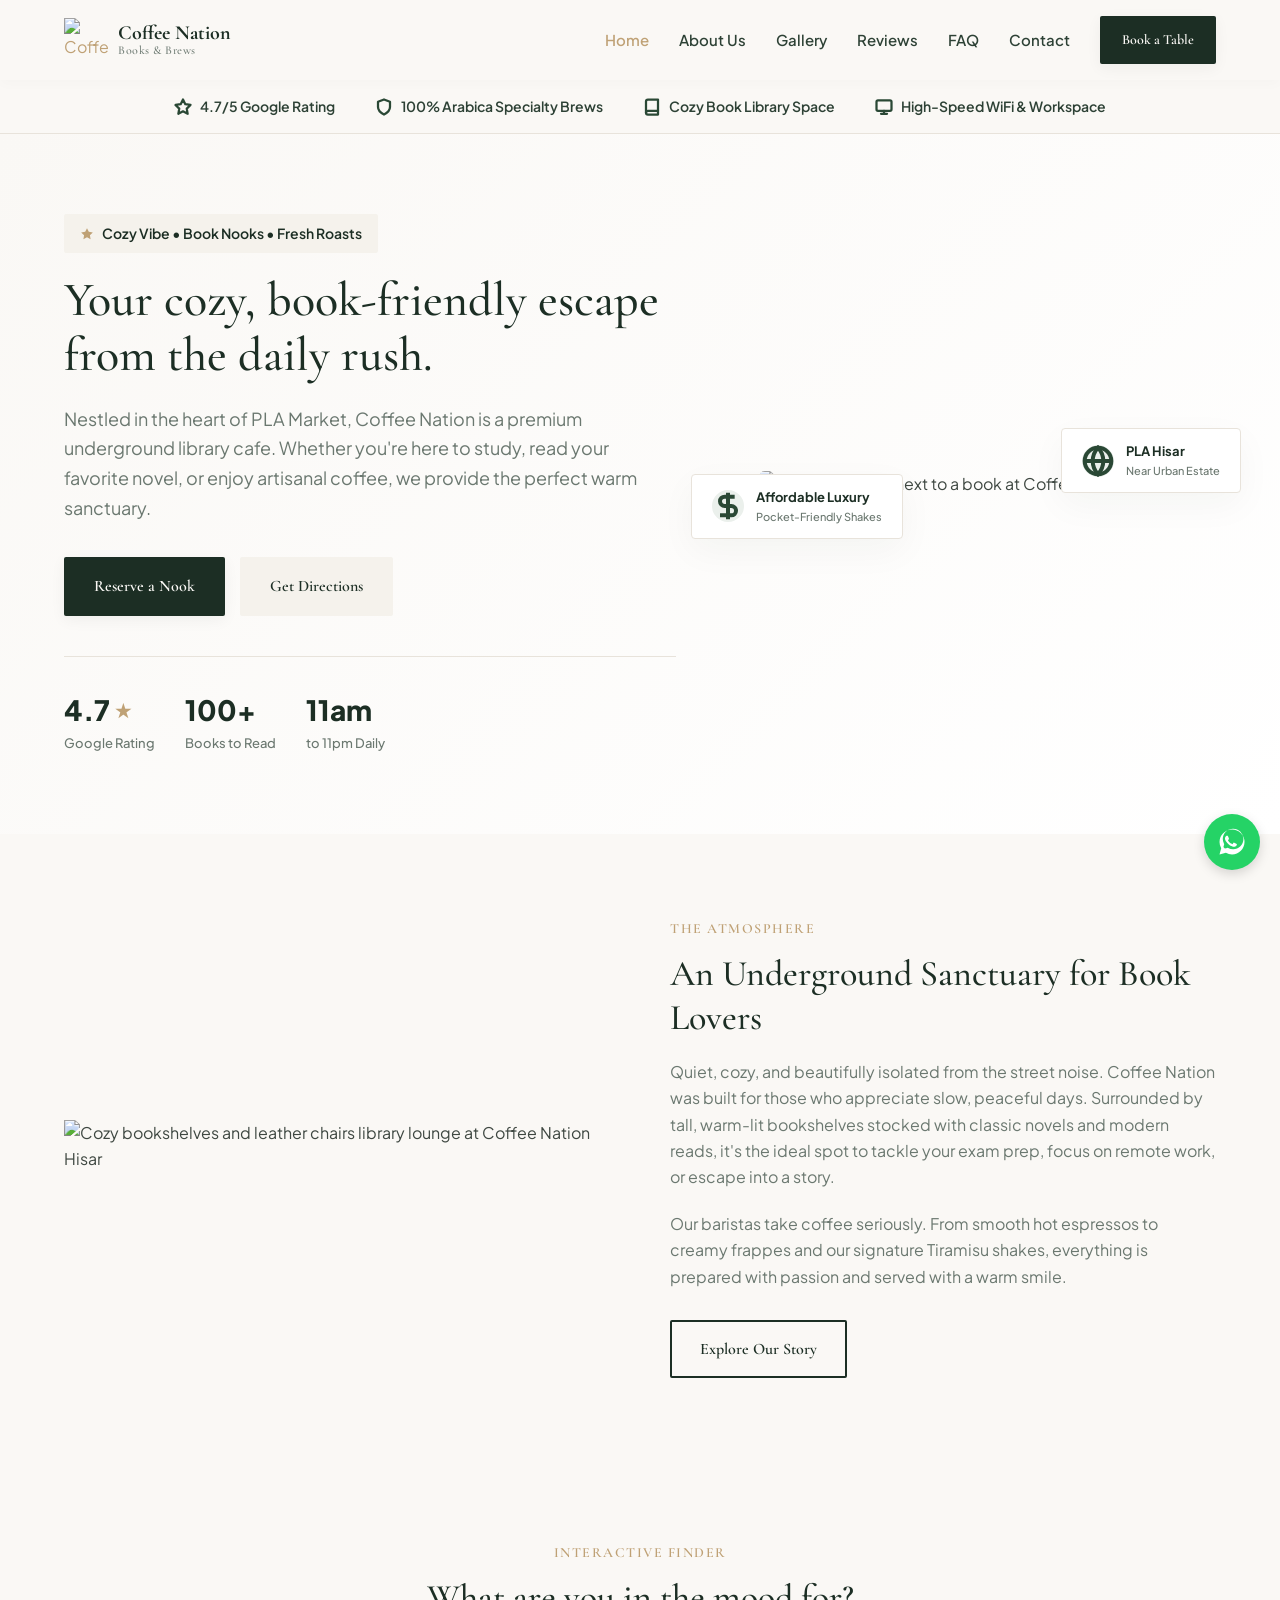
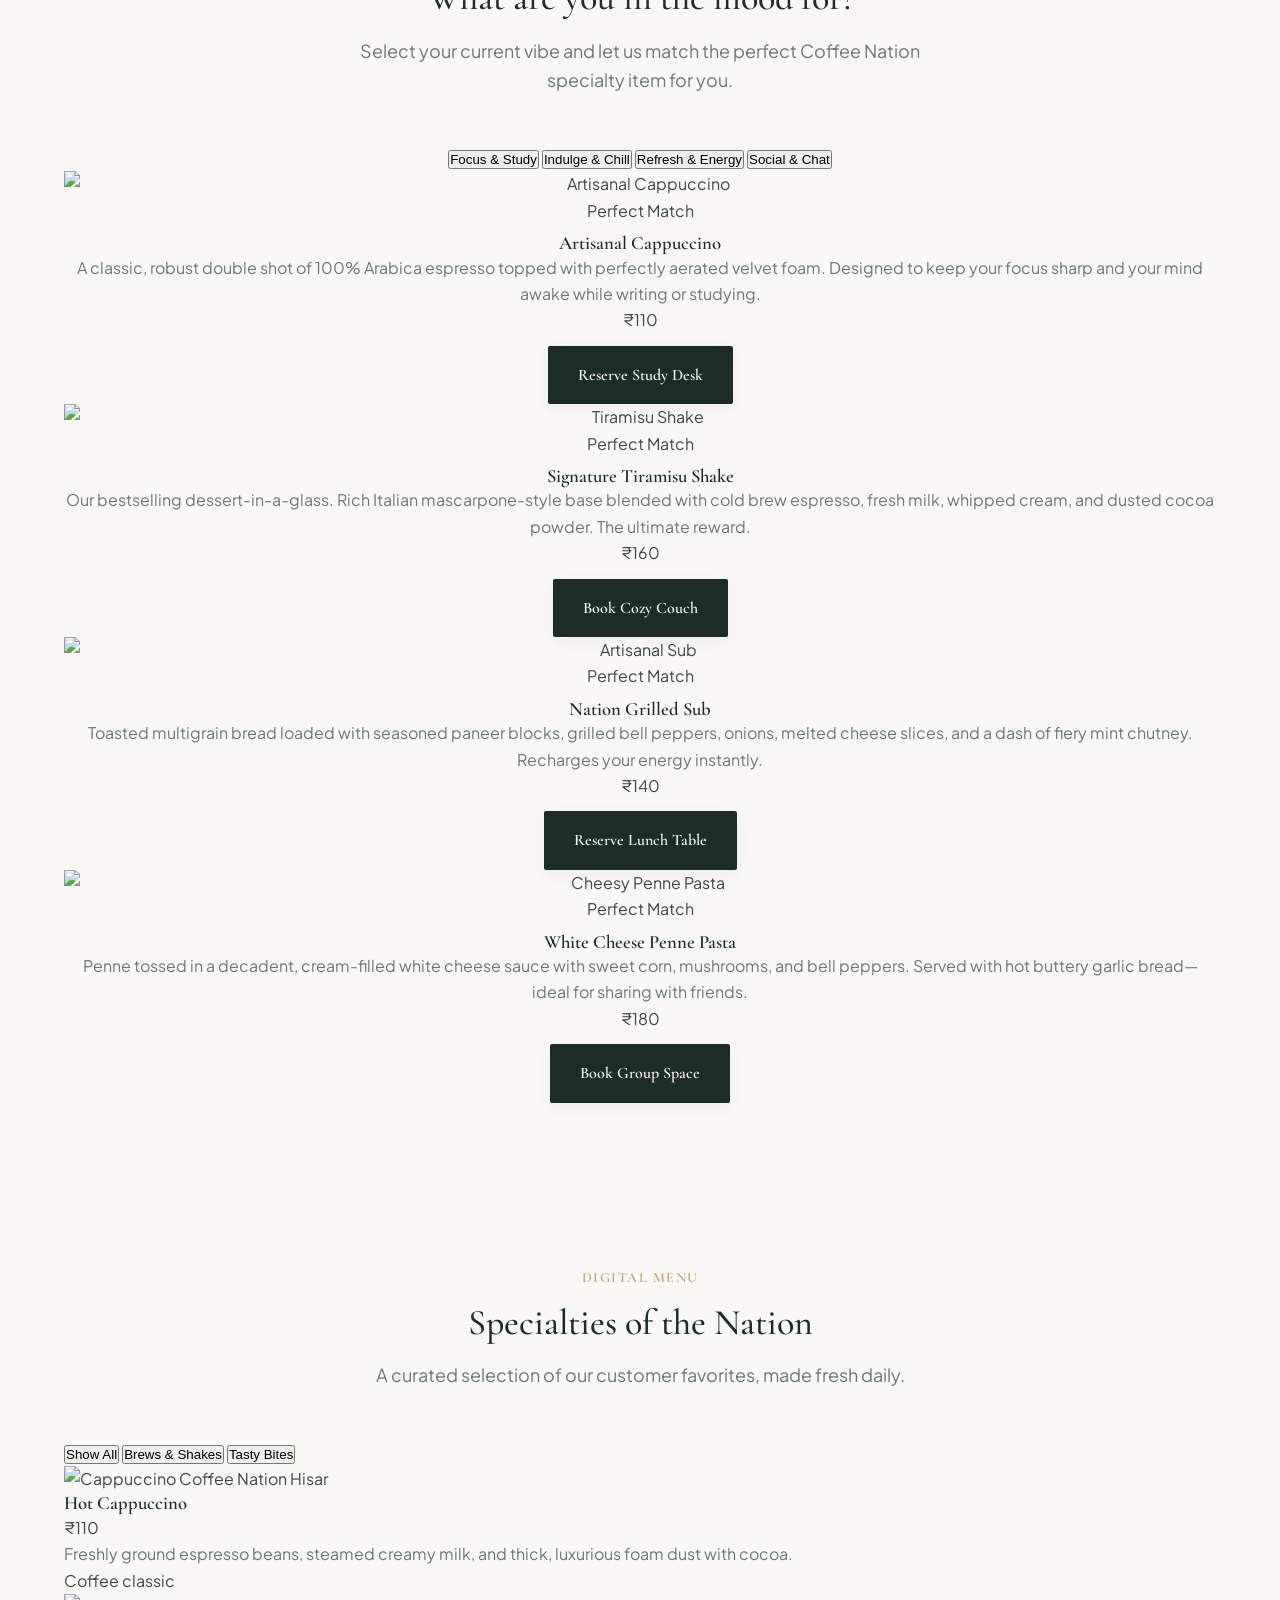
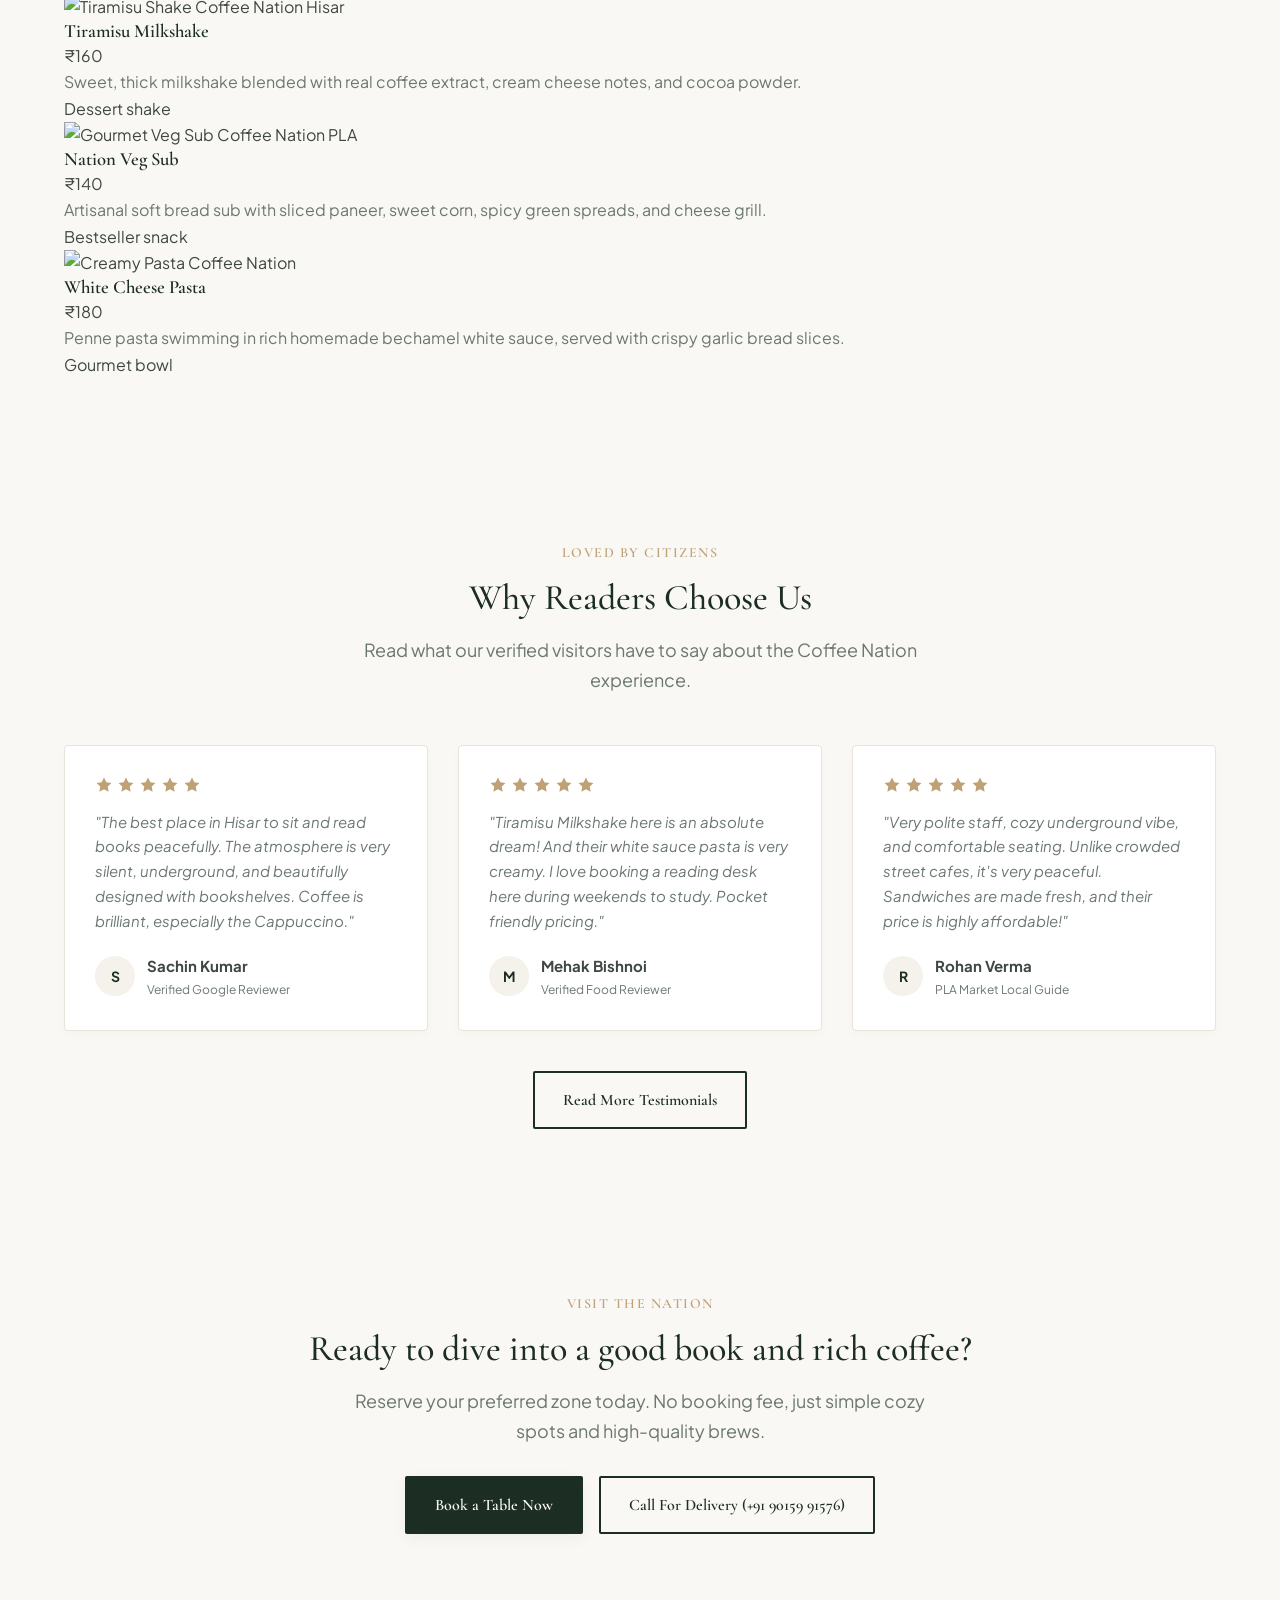
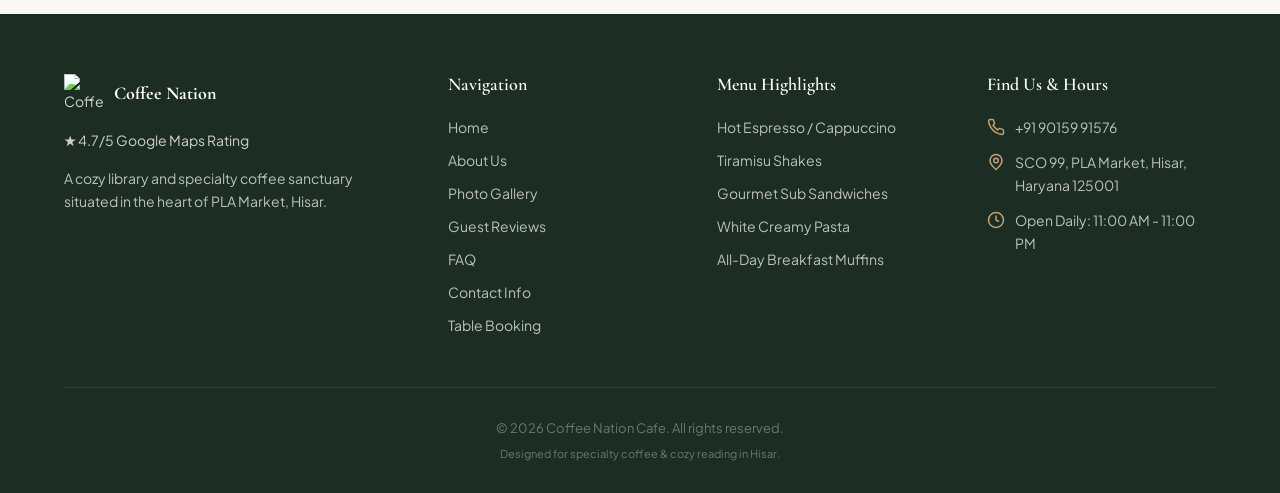
==== index.html @ 624c6014 "Fix navigation and broken page paths, remove old dentist blog links, integrate FAQ page, and update " ====
<!DOCTYPE html>
<html lang="en">
<head>
  <meta charset="UTF-8">
  <meta name="viewport" content="width=device-width, initial-scale=1.0">
  <title>Coffee Nation | Cozy Library & Specialty Cafe in PLA, Hisar</title>
  <meta name="description" content="Discover Coffee Nation in PLA Market, Hisar. An underground sanctuary featuring freshly brewed specialty coffees, premium shakes, gourmet sandwiches, and a quiet, book-filled library.">
  
  <!-- Open Graph / Facebook -->
  <meta property="og:type" content="website">
  <meta property="og:url" content="https://coffeenationhisar.com/">
  <meta property="og:title" content="Coffee Nation | Cozy Library & Specialty Cafe in PLA, Hisar">
  <meta property="og:description" content="Unwind with premium freshly-brewed coffee, milkshakes, and delicious pasta at Hisar's favorite library cafe. A peaceful reading and study nook at SCO 99 PLA.">
  <meta property="og:image" content="assets/hero_background.png">

  <!-- Style Sheets -->
  <link rel="stylesheet" href="css/style.css">

  <!-- Schema.org Markup for Local Business -->
  <script type="application/ld+json">
  {
    "@context": "https://schema.org",
    "@graph": [
      {
        "@type": "Cafe",
        "@id": "https://coffeenationhisar.com/#cafe",
        "name": "Coffee Nation",
        "alternateName": "Coffee Nation Hisar",
        "category": "Cafe, Coffee Shop, Library Cafe, Restaurant",
        "url": "https://coffeenationhisar.com/",
        "telephone": "+91 90159 91576",
        "priceRange": "$$",
        "image": "assets/logo.png",
        "address": {
          "@type": "PostalAddress",
          "streetAddress": "SCO 99, PLA Market",
          "addressLocality": "Hisar",
          "addressRegion": "Haryana",
          "postalCode": "125001",
          "addressCountry": "IN"
        },
        "geo": {
          "@type": "GeoCoordinates",
          "latitude": "29.1445664",
          "longitude": "75.7279071"
        },
        "openingHoursSpecification": {
          "@type": "OpeningHoursSpecification",
          "dayOfWeek": [
            "Monday", "Tuesday", "Wednesday", "Thursday", "Friday", "Saturday", "Sunday"
          ],
          "opens": "11:00",
          "closes": "23:00"
        },
        "aggregateRating": {
          "@type": "AggregateRating",
          "ratingValue": "4.7",
          "reviewCount": "194"
        }
      },
      {
        "@type": "WebSite",
        "@id": "https://coffeenationhisar.com/#website",
        "url": "https://coffeenationhisar.com/",
        "name": "Coffee Nation Hisar",
        "publisher": {
          "@id": "https://coffeenationhisar.com/#cafe"
        }
      }
    ]
  }
  </script>
</head>
<body>

  <!-- Header -->
  <header class="header">
    <div class="container header-container">
      <a href="index.html" class="logo-link" id="header-logo">
        <img src="assets/logo.png" alt="Coffee Nation Logo" class="logo-icon" style="object-fit: contain; width: 44px; height: 44px;">
        <div class="logo-text">
          Coffee Nation
          <span>Books & Brews</span>
        </div>
      </a>

            <!-- Desktop Nav -->
      <nav class="nav" id="desktop-nav">
        <a href="index.html" class="nav-link active">Home</a>
        <a href="about.html" class="nav-link ">About Us</a>
        <a href="gallery.html" class="nav-link ">Gallery</a>
        <a href="reviews.html" class="nav-link ">Reviews</a>
        <a href="faq.html" class="nav-link ">FAQ</a>
        <a href="contact.html" class="nav-link ">Contact</a>
        <a href="book.html" class="btn btn-primary btn-sm" id="nav-book-btn" style="padding: 10px 20px; font-size: 14px;">Book a Table</a>
      </nav>

      <!-- Mobile Hamburger Toggle -->
      <button class="menu-toggle" id="menu-toggle" aria-label="Toggle Navigation Menu">
        <span></span>
        <span></span>
        <span></span>
      </button>
    </div>
  </header>

    <!-- Mobile Navigation Overlay Menu -->
  <div class="mobile-nav" id="mobile-nav">
    <a href="index.html" class="mobile-nav-link active">Home</a>
    <a href="about.html" class="mobile-nav-link ">About Us</a>
    <a href="gallery.html" class="mobile-nav-link ">Gallery</a>
    <a href="reviews.html" class="mobile-nav-link ">Reviews</a>
    <a href="faq.html" class="mobile-nav-link ">FAQ</a>
    <a href="contact.html" class="mobile-nav-link ">Contact</a>
    <a href="book.html" class="btn btn-primary" style="margin-top: 15px;">Book a Table</a>
  </div>

  <!-- Trust Bar Widget -->
  <section class="trust-bar">
    <div class="container trust-flex">
      <div class="trust-item">
        <svg viewBox="0 0 24 24" fill="none" stroke="currentColor" stroke-width="3" stroke-linecap="round" stroke-linejoin="round">
          <polygon points="12 2 15.09 8.26 22 9.27 17 14.14 18.18 21.02 12 17.77 5.82 21.02 7 14.14 2 9.27 8.91 8.26 12 2"></polygon>
        </svg>
        4.7/5 Google Rating
      </div>
      <div class="trust-item">
        <svg viewBox="0 0 24 24" fill="none" stroke="currentColor" stroke-width="3" stroke-linecap="round" stroke-linejoin="round">
          <path d="M12 22s8-4 8-10V5l-8-3-8 3v7c0 6 8 10 8 10z"></path>
        </svg>
        100% Arabica Specialty Brews
      </div>
      <div class="trust-item">
        <svg viewBox="0 0 24 24" fill="none" stroke="currentColor" stroke-width="3" stroke-linecap="round" stroke-linejoin="round">
          <path d="M4 19.5A2.5 2.5 0 0 1 6.5 17H20"></path>
          <path d="M6.5 2H20v20H6.5A2.5 2.5 0 0 1 4 19.5v-15A2.5 2.5 0 0 1 6.5 2z"></path>
        </svg>
        Cozy Book Library Space
      </div>
      <div class="trust-item">
        <svg viewBox="0 0 24 24" fill="none" stroke="currentColor" stroke-width="3" stroke-linecap="round" stroke-linejoin="round">
          <rect x="2" y="3" width="20" height="14" rx="2" ry="2"></rect>
          <line x1="8" y1="21" x2="16" y2="21"></line>
          <line x1="12" y1="17" x2="12" y2="21"></line>
        </svg>
        High-Speed WiFi & Workspace
      </div>
    </div>
  </section>

  <!-- Hero Section -->
  <section class="hero">
    <div class="container hero-grid">
      <div>
        <div class="hero-tag">
          <svg width="14" height="14" viewBox="0 0 24 24" fill="currentColor">
            <polygon points="12 2 15.09 8.26 22 9.27 17 14.14 18.18 21.02 12 17.77 5.82 21.02 7 14.14 2 9.27 8.91 8.26 12 2"></polygon>
          </svg>
          Cozy Vibe &bull; Book Nooks &bull; Fresh Roasts
        </div>
        <h1 class="hero-title">Your cozy, book-friendly escape from the daily rush.</h1>
        <p class="hero-description">Nestled in the heart of PLA Market, Coffee Nation is a premium underground library cafe. Whether you're here to study, read your favorite novel, or enjoy artisanal coffee, we provide the perfect warm sanctuary.</p>
        <div class="hero-actions">
          <a href="book.html" class="btn btn-primary" id="hero-primary-cta">Reserve a Nook</a>
          <a href="contact.html" class="btn btn-secondary" id="hero-secondary-cta">Get Directions</a>
        </div>
        <div class="hero-stats">
          <div>
            <div class="hero-stat-num">4.7<span>★</span></div>
            <div class="hero-stat-label">Google Rating</div>
          </div>
          <div>
            <div class="hero-stat-num">100+</div>
            <div class="hero-stat-label">Books to Read</div>
          </div>
          <div>
            <div class="hero-stat-num">11am</div>
            <div class="hero-stat-label">to 11pm Daily</div>
          </div>
        </div>
      </div>
      
      <!-- Premium Hero Graphic with Floating Cards -->
      <div class="hero-graphic">
        <div class="hero-graphic-box">
          <img src="assets/hero_background.png" alt="Steaming Latte next to a book at Coffee Nation Hisar" style="width: 100%; height: 100%; object-fit: cover; border-radius: var(--radius-lg);">
          
          <div class="art-floating-element art-floating-1">
            <div class="art-floating-icon">
              <svg viewBox="0 0 24 24" fill="none" stroke="currentColor" stroke-width="3">
                <path d="M12 2v20M17 5H9.5a3.5 3.5 0 0 0 0 7h5a3.5 3.5 0 0 1 0 7H6"></path>
              </svg>
            </div>
            <div class="art-floating-text">
              Affordable Luxury
              <span>Pocket-Friendly Shakes</span>
            </div>
          </div>

          <div class="art-floating-element art-floating-2">
            <div class="art-floating-icon">
              <svg viewBox="0 0 24 24" fill="none" stroke="currentColor" stroke-width="3">
                <circle cx="12" cy="12" r="10"></circle>
                <line x1="2" y1="12" x2="22" y2="12"></line>
                <path d="M12 2a15.3 15.3 0 0 1 4 10 15.3 15.3 0 0 1-4 10 15.3 15.3 0 0 1-4-10 15.3 15.3 0 0 1 4-10z"></path>
              </svg>
            </div>
            <div class="art-floating-text">
              PLA Hisar
              <span>Near Urban Estate</span>
            </div>
          </div>
        </div>
      </div>
    </div>
  </section>

  <!-- The Experience Story Section -->
  <section class="section section-bg">
    <div class="container">
      <div class="grid grid-2" style="align-items: center; gap: 60px;">
        <div class="about-image-box">
          <img src="assets/book_nook.png" alt="Cozy bookshelves and leather chairs library lounge at Coffee Nation Hisar" style="width: 100%; height: 100%; object-fit: cover;">
        </div>
        <div>
          <span class="section-tag">THE ATMOSPHERE</span>
          <h2 style="font-size: 2.25rem; margin-bottom: 20px; color: var(--primary);">An Underground Sanctuary for Book Lovers</h2>
          <p style="margin-bottom: 20px; color: var(--text-muted);">Quiet, cozy, and beautifully isolated from the street noise. Coffee Nation was built for those who appreciate slow, peaceful days. Surrounded by tall, warm-lit bookshelves stocked with classic novels and modern reads, it's the ideal spot to tackle your exam prep, focus on remote work, or escape into a story.</p>
          <p style="color: var(--text-muted); margin-bottom: 30px;">Our baristas take coffee seriously. From smooth hot espressos to creamy frappes and our signature Tiramisu shakes, everything is prepared with passion and served with a warm smile.</p>
          <a href="about.html" class="btn btn-outline">Explore Our Story</a>
        </div>
      </div>
    </div>
  </section>

  <!-- Interactive Feature: Mood Brew Matcher -->
  <section class="section">
    <div class="container text-center">
      <span class="section-tag">INTERACTIVE FINDER</span>
      <h2 class="section-title">What are you in the mood for?</h2>
      <p class="section-subtitle">Select your current vibe and let us match the perfect Coffee Nation specialty item for you.</p>

      <div class="mood-selector-container">
        <div class="mood-buttons">
          <button class="mood-btn active" data-mood="focus">Focus & Study</button>
          <button class="mood-btn" data-mood="indulge">Indulge & Chill</button>
          <button class="mood-btn" data-mood="refresh">Refresh & Energy</button>
          <button class="mood-btn" data-mood="social">Social & Chat</button>
        </div>

        <!-- Focus & Study Result -->
        <div class="mood-result-card active" id="mood-focus">
          <img src="assets/hero_background.png" alt="Artisanal Cappuccino" class="mood-result-img">
          <div class="mood-result-details">
            <span class="mood-match-tag">Perfect Match</span>
            <h3 style="margin-top: 8px;">Artisanal Cappuccino</h3>
            <p>A classic, robust double shot of 100% Arabica espresso topped with perfectly aerated velvet foam. Designed to keep your focus sharp and your mind awake while writing or studying.</p>
            <div class="menu-item-price" style="margin-bottom: 12px;">₹110</div>
            <a href="book.html" class="btn btn-primary btn-sm">Reserve Study Desk</a>
          </div>
        </div>

        <!-- Indulge & Chill Result -->
        <div class="mood-result-card" id="mood-indulge">
          <img src="assets/tiramisu_shake.png" alt="Tiramisu Shake" class="mood-result-img">
          <div class="mood-result-details">
            <span class="mood-match-tag">Perfect Match</span>
            <h3 style="margin-top: 8px;">Signature Tiramisu Shake</h3>
            <p>Our bestselling dessert-in-a-glass. Rich Italian mascarpone-style base blended with cold brew espresso, fresh milk, whipped cream, and dusted cocoa powder. The ultimate reward.</p>
            <div class="menu-item-price" style="margin-bottom: 12px;">₹160</div>
            <a href="book.html" class="btn btn-primary btn-sm">Book Cozy Couch</a>
          </div>
        </div>

        <!-- Refresh & Energy Result -->
        <div class="mood-result-card" id="mood-refresh">
          <img src="assets/gourmet_sub.png" alt="Artisanal Sub" class="mood-result-img">
          <div class="mood-result-details">
            <span class="mood-match-tag">Perfect Match</span>
            <h3 style="margin-top: 8px;">Nation Grilled Sub</h3>
            <p>Toasted multigrain bread loaded with seasoned paneer blocks, grilled bell peppers, onions, melted cheese slices, and a dash of fiery mint chutney. Recharges your energy instantly.</p>
            <div class="menu-item-price" style="margin-bottom: 12px;">₹140</div>
            <a href="book.html" class="btn btn-primary btn-sm">Reserve Lunch Table</a>
          </div>
        </div>

        <!-- Social Result -->
        <div class="mood-result-card" id="mood-social">
          <img src="assets/cheesy_pasta.png" alt="Cheesy Penne Pasta" class="mood-result-img">
          <div class="mood-result-details">
            <span class="mood-match-tag">Perfect Match</span>
            <h3 style="margin-top: 8px;">White Cheese Penne Pasta</h3>
            <p>Penne tossed in a decadent, cream-filled white cheese sauce with sweet corn, mushrooms, and bell peppers. Served with hot buttery garlic bread—ideal for sharing with friends.</p>
            <div class="menu-item-price" style="margin-bottom: 12px;">₹180</div>
            <a href="book.html" class="btn btn-primary btn-sm">Book Group Space</a>
          </div>
        </div>
      </div>
    </div>
  </section>

  <!-- Digital Menu Highlights -->
  <section class="section section-bg">
    <div class="container">
      <div class="text-center">
        <span class="section-tag">DIGITAL MENU</span>
        <h2 class="section-title">Specialties of the Nation</h2>
        <p class="section-subtitle">A curated selection of our customer favorites, made fresh daily.</p>
      </div>

      <div class="menu-filter-bar">
        <button class="menu-filter-btn active" data-filter="all">Show All</button>
        <button class="menu-filter-btn" data-filter="brews">Brews & Shakes</button>
        <button class="menu-filter-btn" data-filter="bites">Tasty Bites</button>
      </div>

      <div class="menu-grid">
        <!-- Item 1 -->
        <article class="menu-item-card" data-category="brews">
          <img src="assets/hero_background.png" alt="Cappuccino Coffee Nation Hisar" class="menu-item-img">
          <div class="menu-item-content">
            <div class="menu-item-header">
              <h3 class="menu-item-title">Hot Cappuccino</h3>
              <span class="menu-item-price">₹110</span>
            </div>
            <p class="menu-item-desc">Freshly ground espresso beans, steamed creamy milk, and thick, luxurious foam dust with cocoa.</p>
            <span class="menu-item-tag">Coffee classic</span>
          </div>
        </article>

        <!-- Item 2 -->
        <article class="menu-item-card" data-category="brews">
          <img src="assets/tiramisu_shake.png" alt="Tiramisu Shake Coffee Nation Hisar" class="menu-item-img">
          <div class="menu-item-content">
            <div class="menu-item-header">
              <h3 class="menu-item-title">Tiramisu Milkshake</h3>
              <span class="menu-item-price">₹160</span>
            </div>
            <p class="menu-item-desc">Sweet, thick milkshake blended with real coffee extract, cream cheese notes, and cocoa powder.</p>
            <span class="menu-item-tag">Dessert shake</span>
          </div>
        </article>

        <!-- Item 3 -->
        <article class="menu-item-card" data-category="bites">
          <img src="assets/gourmet_sub.png" alt="Gourmet Veg Sub Coffee Nation PLA" class="menu-item-img">
          <div class="menu-item-content">
            <div class="menu-item-header">
              <h3 class="menu-item-title">Nation Veg Sub</h3>
              <span class="menu-item-price">₹140</span>
            </div>
            <p class="menu-item-desc">Artisanal soft bread sub with sliced paneer, sweet corn, spicy green spreads, and cheese grill.</p>
            <span class="menu-item-tag">Bestseller snack</span>
          </div>
        </article>

        <!-- Item 4 -->
        <article class="menu-item-card" data-category="bites">
          <img src="assets/cheesy_pasta.png" alt="Creamy Pasta Coffee Nation" class="menu-item-img">
          <div class="menu-item-content">
            <div class="menu-item-header">
              <h3 class="menu-item-title">White Cheese Pasta</h3>
              <span class="menu-item-price">₹180</span>
            </div>
            <p class="menu-item-desc">Penne pasta swimming in rich homemade bechamel white sauce, served with crispy garlic bread slices.</p>
            <span class="menu-item-tag">Gourmet bowl</span>
          </div>
        </article>
      </div>
    </div>
  </section>

  <!-- Review Slider Highlights Section -->
  <section class="section">
    <div class="container">
      <div class="text-center">
        <span class="section-tag">LOVED BY CITIZENS</span>
        <h2 class="section-title">Why Readers Choose Us</h2>
        <p class="section-subtitle">Read what our verified visitors have to say about the Coffee Nation experience.</p>
      </div>

      <div class="grid grid-3">
        <!-- Review 1 -->
        <article class="card-review">
          <div class="review-stars">
            <svg viewBox="0 0 24 24" fill="currentColor"><polygon points="12 2 15.09 8.26 22 9.27 17 14.14 18.18 21.02 12 17.77 5.82 21.02 7 14.14 2 9.27 8.91 8.26 12 2"></polygon></svg>
            <svg viewBox="0 0 24 24" fill="currentColor"><polygon points="12 2 15.09 8.26 22 9.27 17 14.14 18.18 21.02 12 17.77 5.82 21.02 7 14.14 2 9.27 8.91 8.26 12 2"></polygon></svg>
            <svg viewBox="0 0 24 24" fill="currentColor"><polygon points="12 2 15.09 8.26 22 9.27 17 14.14 18.18 21.02 12 17.77 5.82 21.02 7 14.14 2 9.27 8.91 8.26 12 2"></polygon></svg>
            <svg viewBox="0 0 24 24" fill="currentColor"><polygon points="12 2 15.09 8.26 22 9.27 17 14.14 18.18 21.02 12 17.77 5.82 21.02 7 14.14 2 9.27 8.91 8.26 12 2"></polygon></svg>
            <svg viewBox="0 0 24 24" fill="currentColor"><polygon points="12 2 15.09 8.26 22 9.27 17 14.14 18.18 21.02 12 17.77 5.82 21.02 7 14.14 2 9.27 8.91 8.26 12 2"></polygon></svg>
          </div>
          <p class="review-text">"The best place in Hisar to sit and read books peacefully. The atmosphere is very silent, underground, and beautifully designed with bookshelves. Coffee is brilliant, especially the Cappuccino."</p>
          <div class="review-author">
            <div class="review-author-avatar">S</div>
            <div>
              <span class="review-author-name">Sachin Kumar</span>
              <span class="review-author-source">Verified Google Reviewer</span>
            </div>
          </div>
        </article>

        <!-- Review 2 -->
        <article class="card-review">
          <div class="review-stars">
            <svg viewBox="0 0 24 24" fill="currentColor"><polygon points="12 2 15.09 8.26 22 9.27 17 14.14 18.18 21.02 12 17.77 5.82 21.02 7 14.14 2 9.27 8.91 8.26 12 2"></polygon></svg>
            <svg viewBox="0 0 24 24" fill="currentColor"><polygon points="12 2 15.09 8.26 22 9.27 17 14.14 18.18 21.02 12 17.77 5.82 21.02 7 14.14 2 9.27 8.91 8.26 12 2"></polygon></svg>
            <svg viewBox="0 0 24 24" fill="currentColor"><polygon points="12 2 15.09 8.26 22 9.27 17 14.14 18.18 21.02 12 17.77 5.82 21.02 7 14.14 2 9.27 8.91 8.26 12 2"></polygon></svg>
            <svg viewBox="0 0 24 24" fill="currentColor"><polygon points="12 2 15.09 8.26 22 9.27 17 14.14 18.18 21.02 12 17.77 5.82 21.02 7 14.14 2 9.27 8.91 8.26 12 2"></polygon></svg>
            <svg viewBox="0 0 24 24" fill="currentColor"><polygon points="12 2 15.09 8.26 22 9.27 17 14.14 18.18 21.02 12 17.77 5.82 21.02 7 14.14 2 9.27 8.91 8.26 12 2"></polygon></svg>
          </div>
          <p class="review-text">"Tiramisu Milkshake here is an absolute dream! And their white sauce pasta is very creamy. I love booking a reading desk here during weekends to study. Pocket friendly pricing."</p>
          <div class="review-author">
            <div class="review-author-avatar">M</div>
            <div>
              <span class="review-author-name">Mehak Bishnoi</span>
              <span class="review-author-source">Verified Food Reviewer</span>
            </div>
          </div>
        </article>

        <!-- Review 3 -->
        <article class="card-review">
          <div class="review-stars">
            <svg viewBox="0 0 24 24" fill="currentColor"><polygon points="12 2 15.09 8.26 22 9.27 17 14.14 18.18 21.02 12 17.77 5.82 21.02 7 14.14 2 9.27 8.91 8.26 12 2"></polygon></svg>
            <svg viewBox="0 0 24 24" fill="currentColor"><polygon points="12 2 15.09 8.26 22 9.27 17 14.14 18.18 21.02 12 17.77 5.82 21.02 7 14.14 2 9.27 8.91 8.26 12 2"></polygon></svg>
            <svg viewBox="0 0 24 24" fill="currentColor"><polygon points="12 2 15.09 8.26 22 9.27 17 14.14 18.18 21.02 12 17.77 5.82 21.02 7 14.14 2 9.27 8.91 8.26 12 2"></polygon></svg>
            <svg viewBox="0 0 24 24" fill="currentColor"><polygon points="12 2 15.09 8.26 22 9.27 17 14.14 18.18 21.02 12 17.77 5.82 21.02 7 14.14 2 9.27 8.91 8.26 12 2"></polygon></svg>
            <svg viewBox="0 0 24 24" fill="currentColor"><polygon points="12 2 15.09 8.26 22 9.27 17 14.14 18.18 21.02 12 17.77 5.82 21.02 7 14.14 2 9.27 8.91 8.26 12 2"></polygon></svg>
          </div>
          <p class="review-text">"Very polite staff, cozy underground vibe, and comfortable seating. Unlike crowded street cafes, it's very peaceful. Sandwiches are made fresh, and their price is highly affordable!"</p>
          <div class="review-author">
            <div class="review-author-avatar">R</div>
            <div>
              <span class="review-author-name">Rohan Verma</span>
              <span class="review-author-source">PLA Market Local Guide</span>
            </div>
          </div>
        </article>
      </div>

      <div style="text-align: center; margin-top: 40px;">
        <a href="reviews.html" class="btn btn-outline">Read More Testimonials</a>
      </div>
    </div>
  </section>

  <!-- CTA Banner Booking Section -->
  <section class="section section-bg" style="padding: 80px 0;">
    <div class="container text-center">
      <span class="section-tag">VISIT THE NATION</span>
      <h2 style="font-size: 2.25rem; margin-bottom: 16px;">Ready to dive into a good book and rich coffee?</h2>
      <p style="font-size: 1.125rem; max-width: 600px; margin: 0 auto 30px auto; color: var(--text-muted);">
        Reserve your preferred zone today. No booking fee, just simple cozy spots and high-quality brews.
      </p>
      <div style="display: flex; justify-content: center; gap: 16px; flex-wrap: wrap;">
        <a href="book.html" class="btn btn-primary">Book a Table Now</a>
        <a href="tel:+919015991576" class="btn btn-outline">Call For Delivery (+91 90159 91576)</a>
      </div>
    </div>
  </section>

  <!-- Footer -->
  <footer class="footer">
    <div class="container">
      <div class="footer-grid">
        <div>
          <div class="footer-brand-logo">
            <img src="assets/logo.png" alt="Coffee Nation Logo" style="width: 40px; height: 40px; object-fit: contain; filter: brightness(1.2);">
            <span class="footer-brand-logo-text">Coffee Nation</span>
          </div>
          <div class="review-highlight-badge" style="margin-bottom: 15px;">★ 4.7/5 <span>Google Maps Rating</span></div>
          <p class="footer-description">A cozy library and specialty coffee sanctuary situated in the heart of PLA Market, Hisar.</p>
        </div>
        <div>
                    <h3>Navigation</h3>
          <ul class="footer-links">
            <li><a href="index.html">Home</a></li>
            <li><a href="about.html">About Us</a></li>
            <li><a href="gallery.html">Photo Gallery</a></li>
            <li><a href="reviews.html">Guest Reviews</a></li>
            <li><a href="faq.html">FAQ</a></li>
            <li><a href="contact.html">Contact Info</a></li>
            <li><a href="book.html">Table Booking</a></li>
          </ul>
        </div>
        <div>
          <h3>Menu Highlights</h3>
          <ul class="footer-links">
            <li><a href="index.html">Hot Espresso / Cappuccino</a></li>
            <li><a href="index.html">Tiramisu Shakes</a></li>
            <li><a href="index.html">Gourmet Sub Sandwiches</a></li>
            <li><a href="index.html">White Creamy Pasta</a></li>
            <li><a href="index.html">All-Day Breakfast Muffins</a></li>
          </ul>
        </div>
        <div>
          <h3>Find Us & Hours</h3>
          <div class="footer-contact-item">
            <svg viewBox="0 0 24 24" fill="none" stroke="currentColor" stroke-width="2">
              <path d="M22 16.92v3a2 2 0 0 1-2.18 2 19.79 19.79 0 0 1-8.63-3.07 19.5 19.5 0 0 1-6-6 19.79 19.79 0 0 1-3.07-8.67A2 2 0 0 1 4.11 2h3a2 2 0 0 1 2 1.72 12.84 12.84 0 0 0 .7 2.81 2 2 0 0 1-.45 2.11L8.09 9.91a16 16 0 0 0 6 6l1.27-1.27a2 2 0 0 1 2.11-.45 12.84 12.84 0 0 0 2.81.7A2 2 0 0 1 22 16.92z"></path>
            </svg>
            <span>+91 90159 91576</span>
          </div>
          <div class="footer-contact-item">
            <svg viewBox="0 0 24 24" fill="none" stroke="currentColor" stroke-width="2">
              <path d="M12 2a8 8 0 0 0-8 8c0 5.25 8 12 8 12s8-6.75 8-12a8 8 0 0 0-8-8z"></path>
              <circle cx="12" cy="10" r="3"></circle>
            </svg>
            <span>SCO 99, PLA Market, Hisar, Haryana 125001</span>
          </div>
          <div class="footer-contact-item">
            <svg viewBox="0 0 24 24" fill="none" stroke="currentColor" stroke-width="2">
              <circle cx="12" cy="12" r="10"></circle>
              <polyline points="12 6 12 12 16 14"></polyline>
            </svg>
            <span>Open Daily: 11:00 AM - 11:00 PM</span>
          </div>
        </div>
      </div>
      <div class="footer-bottom">
        <p>&copy; <span id="footer-year">2026</span> Coffee Nation Cafe. All rights reserved.</p>
        <p style="font-size: 11px; margin-top: 5px; color: var(--text-muted)">Designed for specialty coffee & cozy reading in Hisar.</p>
      </div>
    </div>
  </footer>

  <!-- Sticky Mobile Navigation Actions (Bottom) -->
  <div class="sticky-mobile-actions">
    <a href="tel:+919015991576" class="sticky-action-btn call" id="sticky-call">
      <svg xmlns="http://www.w3.org/2000/svg" width="18" height="18" viewBox="0 0 24 24" fill="none" stroke="currentColor" stroke-width="2.5">
        <path d="M22 16.92v3a2 2 0 0 1-2.18 2 19.79 19.79 0 0 1-8.63-3.07 19.5 19.5 0 0 1-6-6 19.79 19.79 0 0 1-3.07-8.67A2 2 0 0 1 4.11 2h3a2 2 0 0 1 2 1.72 12.84 12.84 0 0 0 .7 2.81 2 2 0 0 1-.45 2.11L8.09 9.91a16 16 0 0 0 6 6l1.27-1.27a2 2 0 0 1 2.11-.45 12.84 12.84 0 0 0 2.81.7A2 2 0 0 1 22 16.92z"></path>
      </svg>
      Call Cafe
    </a>
    <a href="book.html" class="sticky-action-btn book" id="sticky-book">
      <svg xmlns="http://www.w3.org/2000/svg" width="18" height="18" viewBox="0 0 24 24" fill="none" stroke="currentColor" stroke-width="2.5">
        <rect x="3" y="4" width="18" height="18" rx="2" ry="2"></rect>
        <line x1="16" y1="2" x2="16" y2="6"></line>
        <line x1="8" y1="2" x2="8" y2="6"></line>
        <line x1="3" y1="10" x2="21" y2="10"></line>
      </svg>
      Book Table
    </a>
  </div>

  <!-- WhatsApp Chat Bubble -->
  <a href="https://wa.me/919015991576" target="_blank" class="whatsapp-bubble" aria-label="Chat on WhatsApp" id="floating-whatsapp">
    <svg viewBox="0 0 24 24" fill="currentColor">
      <path d="M12.012 2c-5.506 0-9.989 4.478-9.99 9.984a9.96 9.96 0 0 0 1.333 4.993L2 22l5.13-1.347a9.92 9.92 0 0 0 4.887 1.332h.005c5.505 0 9.99-4.478 9.99-9.985a9.99 9.99 0 0 0-9.99-9.999zM6.837 17.521l-.285-.169a8.2 8.2 0 0 1-1.258-1.22l-.128-.168.324-1.238.283-1.077-.183-.3a8.21 8.21 0 0 1-.955-3.8c.002-4.545 3.702-8.243 8.256-8.243 2.203.001 4.276.861 5.837 2.424a8.19 8.19 0 0 1 2.417 5.83c-.002 4.547-3.702 8.244-8.255 8.244a8.22 8.22 0 0 1-3.953-.984l-.326-.188-1.242.325-1.11.29zm8.567-4.215c-.234-.117-1.384-.683-1.599-.761-.214-.078-.37-.117-.526.117-.156.234-.604.761-.741.918-.136.156-.273.175-.507.058-.234-.117-.988-.364-1.882-1.162-.696-.621-1.165-1.389-1.302-1.623-.137-.234-.015-.36.103-.477.106-.106.234-.273.35-.41.117-.136.156-.234.234-.39.078-.156.039-.293-.02-.41-.058-.117-.526-1.268-.721-1.737-.19-.459-.38-.396-.526-.404l-.448-.009c-.156 0-.41.059-.624.293-.214.234-.819.801-.819 1.954s.839 2.266.956 2.422c.117.156 1.653 2.525 4.004 3.539.559.241.996.386 1.337.494.562.179 1.074.154 1.479.093.451-.068 1.384-.566 1.579-1.113.195-.547.195-1.016.136-1.113-.058-.098-.214-.156-.448-.273z"></path>
    </svg>
  </a>

  <!-- Global scripts -->
  <script src="js/main.js"></script>
</body>
</html>
---- css/style.css ----
@import url('https://fonts.googleapis.com/css2?family=Cormorant+Garamond:ital,wght@0,300;0,400;0,500;0,600;0,700;1,300;1,400;1,500;1,600;1,700&family=Plus+Jakarta+Sans:wght@300;400;500;600;700;800&display=swap');

/* CSS Custom Properties / Design Tokens */
:root {
  --primary: #1C2E24;         /* Rich Forest Green */
  --primary-light: #2D4135;   /* Mid Forest Green */
  --accent: #BFA175;          /* Premium Champagne Gold */
  --accent-soft: #F5F2EC;     /* Warm Creamy Beige */
  --accent-green: #2A4835;    
  --accent-green-soft: #EBF0EC;
  --warning: #BFA175;         /* Muted Gold for stars */
  --text-main: #3E4741;       /* Dark Sage Gray (softer than black) */
  --text-heading: #1C2E24;    /* Rich Forest Green headings */
  --text-muted: #6B7870;      /* Muted Sage Gray */
  --bg-light: #FAF8F5;        /* Warm Ivory/Alabaster background */
  --bg-white: #ffffff;        /* Pure white cards */
  --border-color: #E8E3DB;    /* Warm beige border */
  --bg-header: rgba(250, 248, 245, 0.95);
  --bg-footer: #1C2E24;       /* Deep Forest Green footer */
  --text-footer: rgba(250, 248, 245, 0.8);
  --bg-btn-primary: #1C2E24;  /* Forest Green buttons */
  --text-btn-primary: #FAF8F5; /* Warm white text */
  --shadow-color: rgba(28, 46, 36, 0.05);
  --font-heading: 'Cormorant Garamond', serif;
  --font-body: 'Plus Jakarta Sans', sans-serif;
  --shadow-sm: 0 4px 12px rgba(28, 46, 36, 0.02);
  --shadow-md: 0 12px 36px rgba(28, 46, 36, 0.04);
  --shadow-lg: 0 24px 48px rgba(28, 46, 36, 0.06);
  --radius-sm: 2px;           /* Minimalist sharp corners (2px is very high-end) */
  --radius-md: 4px;
  --radius-lg: 6px;
  --transition: all 0.35s cubic-bezier(0.25, 1, 0.5, 1);
  --max-width: 1200px;
}

/* Dark Theme Overrides */
[data-theme="dark"] {
  --primary: #E2C8A4;         /* Champagne Gold */
  --primary-light: #F5DFBF;   /* Soft Gold */
  --accent: #879C8C;          /* Muted Sage */
  --accent-soft: #252A26;     /* Dark Sage background */
  --accent-green-soft: #1E231F;
  --text-main: #E2E5E2;       /* Cream Gray */
  --text-heading: #FAF8F5;    /* Warm White */
  --text-muted: #9DA6A0;      /* Muted gray-green */
  --bg-light: #121613;        /* Midnight Forest Green background */
  --bg-white: #1A201C;        /* Deep Olive Charcoal cards */
  --border-color: #27302A;    /* Dark Olive Border */
  --bg-header: rgba(18, 22, 19, 0.95);
  --bg-footer: #0C0F0D;       
  --text-footer: rgba(250, 248, 245, 0.7);
  --bg-btn-primary: #E2C8A4;  /* Gold button in dark mode */
  --text-btn-primary: #121613;
  --shadow-color: rgba(0, 0, 0, 0.5);
  --shadow-sm: 0 4px 12px rgba(0, 0, 0, 0.3);
  --shadow-md: 0 12px 36px rgba(0, 0, 0, 0.4);
  --shadow-lg: 0 24px 48px rgba(0, 0, 0, 0.5);
}

/* Theme Toggle Button Styling */
.theme-toggle-btn {
  background: none;
  border: 1px solid var(--border-color);
  color: var(--text-heading);
  cursor: pointer;
  width: 40px;
  height: 40px;
  border-radius: 50%;
  display: flex;
  align-items: center;
  justify-content: center;
  transition: var(--transition);
}

.theme-toggle-btn:hover {
  background-color: var(--accent-soft);
  color: var(--accent);
  transform: scale(1.05);
}

.theme-toggle-btn svg {
  width: 20px;
  height: 20px;
}

/* Hide sun or moon based on active theme */
.theme-toggle-btn .sun-icon { display: none; }
.theme-toggle-btn .moon-icon { display: block; }

[data-theme="dark"] .theme-toggle-btn .sun-icon { display: block; }
[data-theme="dark"] .theme-toggle-btn .moon-icon { display: none; }


/* CSS Reset & General Setup */
*, *::before, *::after {
  box-sizing: border-box;
  margin: 0;
  padding: 0;
}

html {
  scroll-behavior: smooth;
  font-size: 16px;
}

body {
  font-family: var(--font-body);
  color: var(--text-main);
  background-color: var(--bg-light);
  line-height: 1.65;
  -webkit-font-smoothing: antialiased;
  position: relative;
  overflow-x: hidden;
  padding-bottom: 70px; /* Space for sticky mobile action bar */
}

@media (min-width: 768px) {
  body {
    padding-bottom: 0;
  }
}

h1, h2, h3, h4, h5, h6 {
  font-family: var(--font-heading);
  color: var(--text-heading);
  font-weight: 500; /* Sleeker, lighter font-weight for Garamond headings */
  line-height: 1.2;
}

h3, h4, h5, h6 {
  font-weight: 600; /* Slightly bolder for subheadings */
}

p {
  color: var(--text-muted);
}

a {
  color: inherit;
  text-decoration: none;
  transition: var(--transition);
}

img {
  max-width: 100%;
  height: auto;
  display: block;
}

/* Layout Utilities */
.container {
  width: 100%;
  max-width: var(--max-width);
  margin: 0 auto;
  padding: 0 24px;
}

.section {
  padding: 80px 0;
}

.section-bg {
  background-color: var(--bg-light);
}

.text-center {
  text-align: center;
}

.grid {
  display: grid;
  gap: 30px;
}

.grid-2 {
  grid-template-columns: 1fr;
}

.grid-3 {
  grid-template-columns: 1fr;
}

.grid-4 {
  grid-template-columns: 1fr;
}

@media (min-width: 768px) {
  .grid-2 { grid-template-columns: repeat(2, 1fr); }
  .grid-3 { grid-template-columns: repeat(2, 1fr); }
  .grid-4 { grid-template-columns: repeat(2, 1fr); }
}

@media (min-width: 1024px) {
  .grid-3 { grid-template-columns: repeat(3, 1fr); }
  .grid-4 { grid-template-columns: repeat(4, 1fr); }
}

/* Typography & Titles */
.section-tag {
  font-family: var(--font-heading);
  text-transform: uppercase;
  letter-spacing: 1.5px;
  font-size: 14px;
  font-weight: 600;
  color: var(--accent);
  margin-bottom: 12px;
  display: inline-block;
}

.section-title {
  font-size: 36px;
  margin-bottom: 16px;
}

@media (max-width: 768px) {
  .section-title {
    font-size: 28px;
  }
}

.section-subtitle {
  max-width: 600px;
  margin: 0 auto 50px auto;
  font-size: 18px;
}

/* Premium Buttons & Links */
.btn {
  display: inline-flex;
  align-items: center;
  justify-content: center;
  padding: 14px 28px;
  border-radius: var(--radius-sm);
  font-family: var(--font-heading);
  font-weight: 600;
  font-size: 16px;
  cursor: pointer;
  transition: var(--transition);
  border: 2px solid transparent;
  gap: 8px;
}

.btn-primary {
  background-color: var(--bg-btn-primary);
  color: var(--text-btn-primary);
  box-shadow: 0 4px 15px var(--shadow-color);
}

.btn-primary:hover {
  background-color: var(--primary-light);
  transform: translateY(-2px);
  box-shadow: 0 6px 20px var(--shadow-color);
}

.btn-secondary {
  background-color: var(--accent-soft);
  color: var(--text-heading);
}

.btn-secondary:hover {
  background-color: var(--accent);
  color: var(--bg-white);
  transform: translateY(-2px);
}

.btn-outline {
  background-color: transparent;
  border-color: var(--text-heading);
  color: var(--text-heading);
}

.btn-outline:hover {
  background-color: var(--text-heading);
  color: var(--bg-light);
  transform: translateY(-2px);
}

.btn-whatsapp {
  background-color: #25d366;
  color: white;
}

.btn-whatsapp:hover {
  background-color: #128c7e;
  transform: translateY(-2px);
  box-shadow: 0 4px 12px rgba(37, 211, 102, 0.3);
}

/* Header & Navigation */
.header {
  position: sticky;
  top: 0;
  background-color: var(--bg-header);
  backdrop-filter: blur(10px);
  box-shadow: var(--shadow-sm);
  z-index: 1000;
  transition: var(--transition);
}

.header-container {
  display: flex;
  justify-content: space-between;
  align-items: center;
  height: 80px;
}

.logo-link {
  display: flex;
  align-items: center;
  gap: 10px;
}

.logo-icon {
  width: 40px;
  height: 40px;
  color: var(--accent);
}

.logo-text {
  font-family: var(--font-heading);
  font-weight: 800;
  font-size: 20px;
  line-height: 1.1;
  color: var(--primary);
}

.logo-text span {
  display: block;
  font-size: 12px;
  font-weight: 500;
  color: var(--text-muted);
  letter-spacing: 0.5px;
}

.nav {
  display: none;
}

@media (min-width: 1024px) {
  .nav {
    display: flex;
    align-items: center;
    gap: 30px;
  }
}

.nav-link {
  font-weight: 550;
  color: var(--primary-light);
  font-size: 15px;
}

.nav-link:hover, .nav-link.active {
  color: var(--accent);
}

/* Dropdown menu */
.nav-item-dropdown {
  position: relative;
}

.nav-dropdown {
  position: absolute;
  top: 100%;
  left: 50%;
  transform: translateX(-50%) translateY(10px);
  background-color: var(--bg-white);
  border: 1px solid var(--border-color);
  border-radius: var(--radius-md);
  box-shadow: var(--shadow-lg);
  padding: 15px 0;
  width: 250px;
  opacity: 0;
  visibility: hidden;
  transition: var(--transition);
}

.nav-item-dropdown:hover .nav-dropdown {
  opacity: 1;
  visibility: visible;
  transform: translateX(-50%) translateY(0);
}

.dropdown-link {
  display: block;
  padding: 8px 24px;
  font-size: 14px;
  font-weight: 500;
  color: var(--text-main);
}

.dropdown-link:hover {
  background-color: var(--bg-light);
  color: var(--accent);
}

/* Menu Toggle for Mobile */
.menu-toggle {
  background: none;
  border: none;
  cursor: pointer;
  display: flex;
  flex-direction: column;
  gap: 6px;
  z-index: 1001;
}

.menu-toggle span {
  display: block;
  width: 28px;
  height: 3px;
  background-color: var(--primary);
  border-radius: 2px;
  transition: var(--transition);
}

@media (min-width: 1024px) {
  .menu-toggle {
    display: none;
  }
}

/* Active State for Hamburger */
.menu-toggle.active span:nth-child(1) {
  transform: translateY(9px) rotate(45deg);
}

.menu-toggle.active span:nth-child(2) {
  opacity: 0;
}

.menu-toggle.active span:nth-child(3) {
  transform: translateY(-9px) rotate(-45deg);
}

/* Mobile Nav Overlay */
.mobile-nav {
  position: fixed;
  top: 0;
  left: 0;
  width: 100%;
  height: 100vh;
  background-color: var(--bg-light);
  display: flex;
  flex-direction: column;
  justify-content: center;
  align-items: center;
  gap: 30px;
  z-index: 999;
  transform: translateY(-100%);
  transition: var(--transition);
}

.mobile-nav.active {
  transform: translateY(0);
}

.mobile-nav-link {
  font-family: var(--font-heading);
  font-size: 24px;
  font-weight: 600;
  color: var(--text-heading);
}

.mobile-nav-link:hover {
  color: var(--accent);
}

/* Trust Badges Widget */
.trust-bar {
  background-color: var(--bg-light);
  padding: 15px 0;
  border-bottom: 1px solid var(--border-color);
}

.trust-flex {
  display: flex;
  flex-wrap: wrap;
  justify-content: center;
  align-items: center;
  gap: 20px 40px;
}

.trust-item {
  display: flex;
  align-items: center;
  gap: 8px;
  font-size: 14px;
  font-weight: 600;
  color: var(--primary-light);
}

.trust-item svg {
  color: var(--accent-green);
  width: 18px;
  height: 18px;
}

/* Hero Section */
.hero {
  padding: 80px 0;
  background: linear-gradient(135deg, var(--bg-light) 0%, var(--bg-white) 100%);
  position: relative;
  overflow: hidden;
}

@media (max-width: 768px) {
  .hero {
    padding: 50px 0;
  }
}

.hero-grid {
  display: grid;
  grid-template-columns: 1fr;
  gap: 40px;
  align-items: center;
}

@media (min-width: 1024px) {
  .hero-grid {
    grid-template-columns: 1.1fr 0.9fr;
  }
}

.hero-tag {
  display: inline-flex;
  align-items: center;
  gap: 8px;
  background-color: var(--accent-soft);
  color: var(--primary);
  padding: 8px 16px;
  border-radius: var(--radius-sm);
  font-size: 14px;
  font-weight: 600;
  margin-bottom: 20px;
}

.hero-tag svg {
  color: var(--warning);
}

.hero-title {
  font-size: 48px;
  line-height: 1.15;
  margin-bottom: 20px;
}

@media (max-width: 768px) {
  .hero-title {
    font-size: 36px;
  }
}

.hero-description {
  font-size: 18px;
  margin-bottom: 35px;
  color: var(--text-muted);
}

.hero-actions {
  display: flex;
  flex-wrap: wrap;
  gap: 15px;
  margin-bottom: 40px;
}

.hero-stats {
  display: flex;
  gap: 30px;
  border-top: 1px solid var(--border-color);
  padding-top: 30px;
}

.hero-stat-num {
  font-size: 28px;
  color: var(--primary);
  font-weight: 800;
  display: flex;
  align-items: center;
  gap: 4px;
}

.hero-stat-num span {
  color: var(--warning);
  font-size: 20px;
}

.hero-stat-label {
  font-size: 13px;
  color: var(--text-muted);
  font-weight: 500;
}

/* Image Illustration Graphics */
.hero-graphic {
  position: relative;
  display: flex;
  justify-content: center;
}

.dental-art-card {
  width: 100%;
  max-width: 480px;
  height: 380px;
  background: var(--bg-white);
  border-radius: var(--radius-lg);
  box-shadow: var(--shadow-lg);
  border: 1px solid var(--border-color);
  overflow: hidden;
  position: relative;
  display: flex;
  flex-direction: column;
  justify-content: center;
  align-items: center;
  padding: 40px;
  text-align: center;
}

.medical-cross-glow {
  width: 120px;
  height: 120px;
  background: radial-gradient(circle, var(--accent-soft) 20%, rgba(255,255,255,0) 70%);
  display: flex;
  justify-content: center;
  align-items: center;
  border-radius: 50%;
  margin-bottom: 24px;
  animation: pulse-glow 3s infinite ease-in-out;
}

.medical-cross-glow svg {
  color: var(--accent);
  width: 50px;
  height: 50px;
}

.art-floating-element {
  position: absolute;
  background-color: var(--bg-white);
  border-radius: var(--radius-md);
  box-shadow: var(--shadow-md);
  padding: 12px 20px;
  display: flex;
  align-items: center;
  gap: 12px;
  border: 1px solid var(--border-color);
}

.art-floating-1 {
  top: 10%;
  left: -5%;
  transition: var(--transition);
}

.art-floating-2 {
  bottom: 15%;
  right: -5%;
  transition: var(--transition);
}

.art-floating-icon {
  background-color: var(--accent-green-soft);
  color: var(--accent-green);
  width: 32px;
  height: 32px;
  border-radius: 50%;
  display: flex;
  align-items: center;
  justify-content: center;
}

.art-floating-text {
  font-size: 13px;
  font-weight: 700;
  color: var(--primary);
  text-align: left;
}

.art-floating-text span {
  display: block;
  font-size: 11px;
  font-weight: 500;
  color: var(--text-muted);
}

/* Animations */
@keyframes pulse-glow {
  0%, 100% { transform: scale(1); opacity: 0.9; }
  50% { transform: scale(1.1); opacity: 1; box-shadow: 0 0 30px rgba(56, 182, 255, 0.2); }
}

@keyframes float-y {
  0%, 100% { transform: translateY(0); }
  50% { transform: translateY(-12px); }
}

/* Why Choose Us Cards */
.card-why {
  background-color: var(--bg-white);
  border: 1px solid var(--border-color);
  padding: 40px;
  border-radius: var(--radius-md);
  box-shadow: var(--shadow-sm);
  transition: var(--transition);
}

.card-why:hover {
  transform: translateY(-5px);
  box-shadow: var(--shadow-md);
  border-color: var(--accent-soft);
}

.card-why-icon {
  background-color: var(--accent-soft);
  color: var(--primary);
  width: 60px;
  height: 60px;
  border-radius: 50%;
  display: flex;
  align-items: center;
  justify-content: center;
  margin-bottom: 24px;
}

.card-why-icon svg {
  width: 28px;
  height: 28px;
}

.card-why-title {
  font-size: 20px;
  margin-bottom: 12px;
}

.card-why-desc {
  font-size: 15px;
}

/* Service Preview Grid & Cards */
.card-service {
  background-color: var(--bg-white);
  border: 1px solid var(--border-color);
  border-radius: var(--radius-md);
  overflow: hidden;
  box-shadow: var(--shadow-sm);
  transition: var(--transition);
  display: flex;
  flex-direction: column;
}

.card-service:hover {
  transform: translateY(-8px);
  box-shadow: var(--shadow-lg);
  border-color: var(--accent-soft);
}

.card-service-body {
  padding: 30px;
  display: flex;
  flex-direction: column;
  flex-grow: 1;
}

.card-service-icon {
  color: var(--accent);
  margin-bottom: 20px;
}

.card-service-icon svg {
  width: 44px;
  height: 44px;
}

.card-service-title {
  font-size: 22px;
  margin-bottom: 12px;
}

.card-service-desc {
  font-size: 15px;
  margin-bottom: 24px;
  flex-grow: 1;
}

.card-service-link {
  font-family: var(--font-heading);
  font-weight: 600;
  font-size: 15px;
  color: var(--primary);
  display: inline-flex;
  align-items: center;
  gap: 6px;
}

.card-service-link svg {
  transition: var(--transition);
}

.card-service-link:hover {
  color: var(--accent);
}

.card-service-link:hover svg {
  transform: translateX(4px);
}

/* Reviews Page & Testimonials Section */
.card-review {
  background-color: var(--bg-white);
  border: 1px solid var(--border-color);
  border-radius: var(--radius-md);
  padding: 30px;
  box-shadow: var(--shadow-sm);
  position: relative;
}

.review-stars {
  color: var(--warning);
  display: flex;
  gap: 4px;
  margin-bottom: 16px;
}

.review-stars svg {
  width: 18px;
  height: 18px;
}

.review-text {
  font-size: 15px;
  font-style: italic;
  margin-bottom: 20px;
}

.review-author {
  display: flex;
  align-items: center;
  gap: 12px;
}

.review-author-avatar {
  width: 40px;
  height: 40px;
  border-radius: 50%;
  background-color: var(--accent-soft);
  color: var(--primary);
  font-weight: 700;
  display: flex;
  align-items: center;
  justify-content: center;
  font-size: 14px;
}

.review-author-name {
  font-weight: 700;
  font-size: 15px;
}

.review-author-source {
  font-size: 12px;
  color: var(--text-muted);
  display: block;
}

.disclaimer-text {
  font-size: 12px;
  color: var(--text-muted);
  text-align: center;
  margin-top: 20px;
}

/* Gallery & Before/After Slabs */
.gallery-filter {
  display: flex;
  justify-content: center;
  flex-wrap: wrap;
  gap: 10px;
  margin-bottom: 40px;
}

.gallery-filter-btn {
  padding: 8px 20px;
  border-radius: var(--radius-sm);
  border: 1px solid var(--border-color);
  background: var(--bg-white);
  cursor: pointer;
  font-family: var(--font-heading);
  font-weight: 600;
  transition: var(--transition);
}

.gallery-filter-btn.active, .gallery-filter-btn:hover {
  background-color: var(--primary);
  color: var(--bg-white);
  border-color: var(--primary);
}

.gallery-grid {
  display: grid;
  grid-template-columns: 1fr;
  gap: 20px;
}

@media (min-width: 768px) {
  .gallery-grid {
    grid-template-columns: repeat(2, 1fr);
  }
}

@media (min-width: 1024px) {
  .gallery-grid {
    grid-template-columns: repeat(3, 1fr);
  }
}

.gallery-card {
  background-color: var(--bg-white);
  border: 1px solid var(--border-color);
  border-radius: var(--radius-md);
  overflow: hidden;
  box-shadow: var(--shadow-sm);
  display: flex;
  flex-direction: column;
}

.gallery-image-placeholder {
  width: 100%;
  height: 240px;
  background-color: var(--bg-light);
  display: flex;
  flex-direction: column;
  justify-content: center;
  align-items: center;
  position: relative;
  color: var(--text-muted);
}

.gallery-image-placeholder svg {
  width: 48px;
  height: 48px;
  margin-bottom: 12px;
  color: var(--accent);
}

.gallery-card-body {
  padding: 20px;
}

.gallery-card-title {
  font-size: 18px;
  margin-bottom: 6px;
}

.gallery-card-category {
  font-size: 12px;
  font-weight: 600;
  text-transform: uppercase;
  color: var(--accent);
  letter-spacing: 0.5px;
}

/* Before and After Interactive Split Card */
.before-after-container {
  width: 100%;
  height: 280px;
  position: relative;
  overflow: hidden;
  border-radius: var(--radius-md);
  border: 1px solid var(--border-color);
}

.ba-panel {
  position: absolute;
  top: 0;
  left: 0;
  width: 100%;
  height: 100%;
  display: flex;
  flex-direction: column;
  justify-content: center;
  align-items: center;
  color: var(--bg-white);
  font-family: var(--font-heading);
}

.ba-before {
  background: linear-gradient(135deg, #a0aec0 0%, #718096 100%);
  width: 50%;
  z-index: 2;
  border-right: 3px solid var(--bg-white);
}

.ba-after {
  background: linear-gradient(135deg, var(--accent) 0%, var(--primary) 100%);
  left: 50%;
  width: 50%;
  z-index: 1;
}

.ba-tag {
  position: absolute;
  top: 15px;
  background-color: rgba(10, 45, 84, 0.8);
  padding: 4px 12px;
  border-radius: 4px;
  font-size: 11px;
  font-weight: 700;
  letter-spacing: 1px;
}

.ba-before .ba-tag { left: 15px; }
.ba-after .ba-tag { right: 15px; }

.ba-teeth-vector {
  display: flex;
  flex-direction: column;
  align-items: center;
}

.ba-teeth-vector svg {
  width: 80px;
  height: 80px;
  margin-bottom: 10px;
}

/* Service Detail & Forms */
.service-details-layout {
  display: grid;
  grid-template-columns: 1fr;
  gap: 40px;
}

@media (min-width: 1024px) {
  .service-details-layout {
    grid-template-columns: 1.8fr 1.2fr;
  }
}

.service-content h3 {
  font-size: 24px;
  margin-top: 30px;
  margin-bottom: 15px;
}

.service-content p {
  margin-bottom: 20px;
}

.benefit-list {
  list-style: none;
  margin-bottom: 30px;
}

.benefit-item {
  display: flex;
  align-items: flex-start;
  gap: 12px;
  margin-bottom: 12px;
  font-size: 15px;
}

.benefit-item svg {
  color: var(--accent-green);
  flex-shrink: 0;
  width: 20px;
  height: 20px;
  margin-top: 2px;
}

.process-step {
  display: flex;
  gap: 20px;
  margin-bottom: 24px;
  position: relative;
}

.process-step-num {
  background-color: var(--accent-soft);
  color: var(--primary);
  width: 44px;
  height: 44px;
  border-radius: 50%;
  display: flex;
  align-items: center;
  justify-content: center;
  font-family: var(--font-heading);
  font-weight: 800;
  flex-shrink: 0;
}

.process-step-title {
  font-size: 18px;
  margin-bottom: 6px;
}

/* Sidebar / Forms */
.sidebar-card {
  background-color: var(--bg-light);
  border: 1px solid var(--border-color);
  border-radius: var(--radius-md);
  padding: 30px;
  position: sticky;
  top: 100px;
}

.form-group {
  margin-bottom: 20px;
}

.form-label {
  display: block;
  font-size: 14px;
  font-weight: 600;
  margin-bottom: 8px;
}

.form-control {
  width: 100%;
  padding: 12px 18px;
  border: 1px solid var(--border-color);
  border-radius: var(--radius-sm);
  font-family: var(--font-body);
  font-size: 14px;
  transition: var(--transition);
  background-color: var(--bg-white);
}

.form-control:focus {
  outline: none;
  border-color: var(--accent);
  box-shadow: 0 0 0 3px rgba(56, 182, 255, 0.15);
}

/* Accordion FAQs */
.faq-accordion {
  max-width: 800px;
  margin: 0 auto;
}

.faq-item {
  border: 1px solid var(--border-color);
  border-radius: var(--radius-md);
  margin-bottom: 16px;
  background-color: var(--bg-white);
  overflow: hidden;
  transition: var(--transition);
}

.faq-trigger {
  width: 100%;
  padding: 24px;
  background: none;
  border: none;
  text-align: left;
  font-family: var(--font-heading);
  font-size: 18px;
  font-weight: 700;
  color: var(--primary);
  cursor: pointer;
  display: flex;
  justify-content: space-between;
  align-items: center;
  gap: 15px;
}

.faq-icon {
  width: 20px;
  height: 20px;
  transition: var(--transition);
  color: var(--accent);
  flex-shrink: 0;
}

.faq-content {
  max-height: 0;
  overflow: hidden;
  transition: max-height 0.3s cubic-bezier(0, 1, 0, 1);
  padding: 0 24px;
}

.faq-content p {
  padding-bottom: 24px;
  font-size: 15px;
}

/* Active FAQ Open State */
.faq-item.active {
  border-color: var(--accent-soft);
  box-shadow: var(--shadow-sm);
}

.faq-item.active .faq-icon {
  transform: rotate(180deg);
}

.faq-item.active .faq-content {
  max-height: 1000px;
  transition: max-height 0.5s ease-in-out;
}

/* Blog Architecture */
.blog-category-bar {
  display: flex;
  flex-wrap: wrap;
  justify-content: center;
  gap: 10px;
  margin-bottom: 40px;
}

.blog-category-btn {
  padding: 8px 16px;
  border-radius: 40px;
  background-color: var(--bg-light);
  font-family: var(--font-heading);
  font-weight: 600;
  font-size: 14px;
  border: 1px solid var(--border-color);
  cursor: pointer;
}

.blog-category-btn.active, .blog-category-btn:hover {
  background-color: var(--accent-soft);
  color: var(--primary);
  border-color: var(--accent);
}

.card-blog {
  background-color: var(--bg-white);
  border: 1px solid var(--border-color);
  border-radius: var(--radius-md);
  overflow: hidden;
  box-shadow: var(--shadow-sm);
  display: flex;
  flex-direction: column;
}

.blog-image-placeholder {
  width: 100%;
  height: 200px;
  background-color: var(--accent-soft);
  display: flex;
  flex-direction: column;
  justify-content: center;
  align-items: center;
  color: var(--primary);
}

.blog-image-placeholder svg {
  width: 48px;
  height: 48px;
  margin-bottom: 12px;
}

.blog-card-body {
  padding: 24px;
  display: flex;
  flex-direction: column;
  flex-grow: 1;
}

.blog-card-category {
  font-size: 11px;
  text-transform: uppercase;
  font-weight: 700;
  color: var(--accent);
  letter-spacing: 0.5px;
  margin-bottom: 8px;
}

.blog-card-title {
  font-size: 20px;
  margin-bottom: 10px;
}

.blog-card-excerpt {
  font-size: 14px;
  margin-bottom: 20px;
  flex-grow: 1;
}

.blog-card-footer {
  border-top: 1px solid var(--border-color);
  padding-top: 15px;
  margin-top: auto;
  font-size: 12px;
  display: flex;
  justify-content: space-between;
  color: var(--text-muted);
}

/* Contact Grid & Map */
.contact-grid {
  display: grid;
  grid-template-columns: 1fr;
  gap: 40px;
}

@media (min-width: 1024px) {
  .contact-grid {
    grid-template-columns: 1fr 1fr;
  }
}

.contact-info {
  display: flex;
  flex-direction: column;
  gap: 25px;
}

.contact-item {
  display: flex;
  gap: 16px;
}

.contact-item-icon {
  background-color: var(--accent-soft);
  color: var(--primary);
  width: 48px;
  height: 48px;
  border-radius: var(--radius-sm);
  display: flex;
  align-items: center;
  justify-content: center;
  flex-shrink: 0;
}

.contact-item-icon svg {
  width: 22px;
  height: 22px;
}

.contact-item-title {
  font-size: 16px;
  font-weight: 700;
  margin-bottom: 4px;
}

.contact-item-text {
  font-size: 15px;
}

.map-container {
  border-radius: var(--radius-md);
  overflow: hidden;
  border: 1px solid var(--border-color);
  height: 350px;
  margin-top: 30px;
}

.map-placeholder {
  width: 100%;
  height: 100%;
  background-color: var(--bg-light);
  display: flex;
  flex-direction: column;
  justify-content: center;
  align-items: center;
  text-align: center;
  padding: 30px;
  color: var(--text-muted);
}

.map-placeholder svg {
  width: 48px;
  height: 48px;
  margin-bottom: 12px;
  color: var(--primary);
}

/* Footer style */
.footer {
  background-color: var(--bg-footer);
  color: var(--text-footer);
  padding: 60px 0 30px 0;
  font-size: 14px;
}

.footer h3 {
  color: #ffffff;
  font-size: 18px;
  margin-bottom: 20px;
}

.footer-grid {
  display: grid;
  grid-template-columns: 1fr;
  gap: 40px;
  margin-bottom: 40px;
}

@media (min-width: 768px) {
  .footer-grid {
    grid-template-columns: repeat(2, 1fr);
  }
}

@media (min-width: 1024px) {
  .footer-grid {
    grid-template-columns: 1.5fr 1fr 1fr 1fr;
  }
}

.footer-brand-logo {
  display: flex;
  align-items: center;
  gap: 10px;
  margin-bottom: 15px;
}

.footer-brand-logo svg {
  color: var(--accent);
  width: 32px;
  height: 32px;
}

.footer-brand-logo-text {
  font-family: var(--font-heading);
  font-size: 18px;
  font-weight: 800;
  color: var(--bg-white);
}

.footer-description {
  color: rgba(255, 255, 255, 0.7);
  margin-bottom: 20px;
}

.footer-links {
  list-style: none;
}

.footer-links li {
  margin-bottom: 10px;
}

.footer-links a {
  color: rgba(255, 255, 255, 0.7);
}

.footer-links a:hover {
  color: var(--accent);
  padding-left: 5px;
}

.footer-contact-item {
  display: flex;
  gap: 10px;
  margin-bottom: 12px;
  color: rgba(255, 255, 255, 0.7);
}

.footer-contact-item svg {
  color: var(--accent);
  flex-shrink: 0;
  width: 18px;
  height: 18px;
  margin-top: 2px;
}

.footer-bottom {
  border-top: 1px solid rgba(255, 255, 255, 0.1);
  padding-top: 30px;
  text-align: center;
  color: rgba(255, 255, 255, 0.5);
  font-size: 13px;
}

/* CONVERSION FEATURES: Floating Sticky Mobile Actions & WhatsApp Bubble */
.sticky-mobile-actions {
  position: fixed;
  bottom: 0;
  left: 0;
  width: 100%;
  background-color: var(--bg-white);
  box-shadow: 0 -4px 15px rgba(0, 0, 0, 0.1);
  display: flex;
  z-index: 998;
  border-top: 1px solid var(--border-color);
}

.sticky-action-btn {
  flex: 1;
  display: flex;
  align-items: center;
  justify-content: center;
  gap: 8px;
  padding: 16px;
  font-family: var(--font-heading);
  font-weight: 700;
  font-size: 14px;
  text-transform: uppercase;
}

.sticky-action-btn.call {
  background-color: var(--primary);
  color: var(--bg-white);
}

.sticky-action-btn.book {
  background-color: var(--accent);
  color: var(--primary);
}

@media (min-width: 768px) {
  .sticky-mobile-actions {
    display: none;
  }
}

/* Floating WhatsApp bubble */
.whatsapp-bubble {
  position: fixed;
  bottom: 80px; /* Elevated to clear mobile bar */
  right: 20px;
  background-color: #25d366;
  color: white;
  width: 56px;
  height: 56px;
  border-radius: 50%;
  display: flex;
  align-items: center;
  justify-content: center;
  box-shadow: 0 4px 12px rgba(0,0,0,0.15);
  z-index: 997;
  transition: var(--transition);
}

.whatsapp-bubble:hover {
  transform: scale(1.1) rotate(10deg);
  background-color: #128c7e;
}

.whatsapp-bubble svg {
  width: 30px;
  height: 30px;
}

@media (min-width: 768px) {
  .whatsapp-bubble {
    bottom: 30px;
  }
}

/* Local SEO Landing Section */
.seo-highlight-box {
  background-color: var(--accent-green-soft);
  border: 1px solid var(--accent-green);
  border-radius: var(--radius-md);
  padding: 30px;
  margin-top: 30px;
}

.seo-highlight-title {
  color: var(--primary);
  margin-bottom: 12px;
}

/* Interactive Before/After Slider */
.interactive-ba-slider {
  position: relative;
  width: 100%;
  height: 300px;
  overflow: hidden;
  border-radius: var(--radius-md);
  border: 1px solid var(--border-color);
  box-shadow: var(--shadow-sm);
}

.ba-after-panel {
  position: absolute;
  top: 0;
  left: 0;
  width: 100%;
  height: 100%;
  background: linear-gradient(135deg, var(--accent) 0%, var(--primary) 100%);
  display: flex;
  flex-direction: column;
  justify-content: center;
  align-items: center;
  color: var(--bg-white);
  z-index: 1;
}

.ba-before-panel {
  position: absolute;
  top: 0;
  left: 0;
  width: 50%;
  height: 100%;
  background: linear-gradient(135deg, #a0aec0 0%, #718096 100%);
  display: flex;
  flex-direction: column;
  justify-content: center;
  align-items: center;
  color: var(--bg-white);
  overflow: hidden;
  z-index: 2;
  border-right: 3px solid var(--bg-white);
}

.ba-panel-content {
  position: absolute;
  top: 0;
  left: 0;
  width: 100%;
  height: 100%;
  display: flex;
  flex-direction: column;
  justify-content: center;
  align-items: center;
  padding: 20px;
  text-align: center;
  box-sizing: border-box;
}

.ba-range-input {
  position: absolute;
  top: 0;
  left: 0;
  width: 100%;
  height: 100%;
  opacity: 0;
  cursor: ew-resize;
  z-index: 5;
}

.ba-slider-handle {
  position: absolute;
  top: 0;
  left: 50%;
  width: 4px;
  height: 100%;
  background-color: var(--bg-white);
  z-index: 4;
  pointer-events: none;
  transform: translateX(-50%);
}

.ba-slider-handle::after {
  content: "↔";
  position: absolute;
  top: 50%;
  left: 50%;
  transform: translate(-50%, -50%);
  width: 40px;
  height: 40px;
  background-color: var(--primary);
  color: var(--bg-white);
  border: 3px solid var(--bg-white);
  border-radius: 50%;
  display: flex;
  align-items: center;
  justify-content: center;
  font-weight: bold;
  font-size: 18px;
  box-shadow: var(--shadow-sm);
}
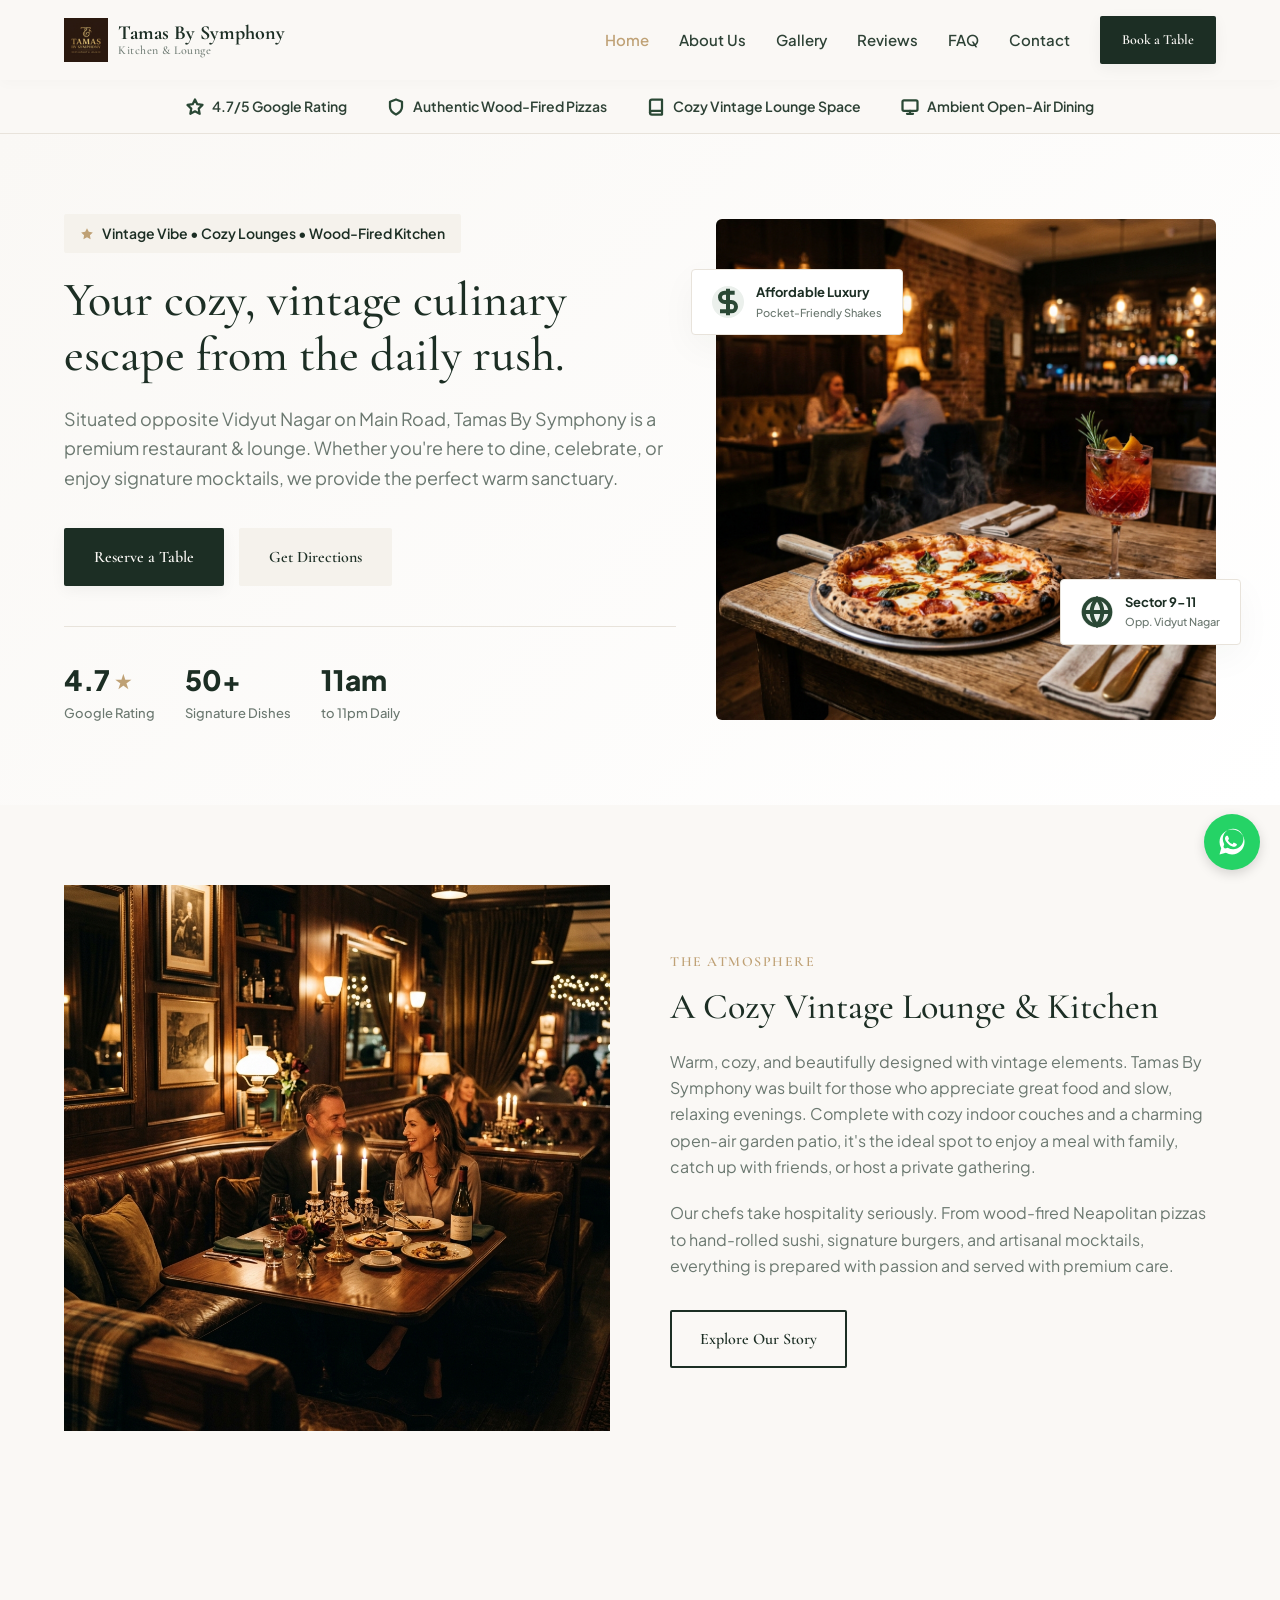
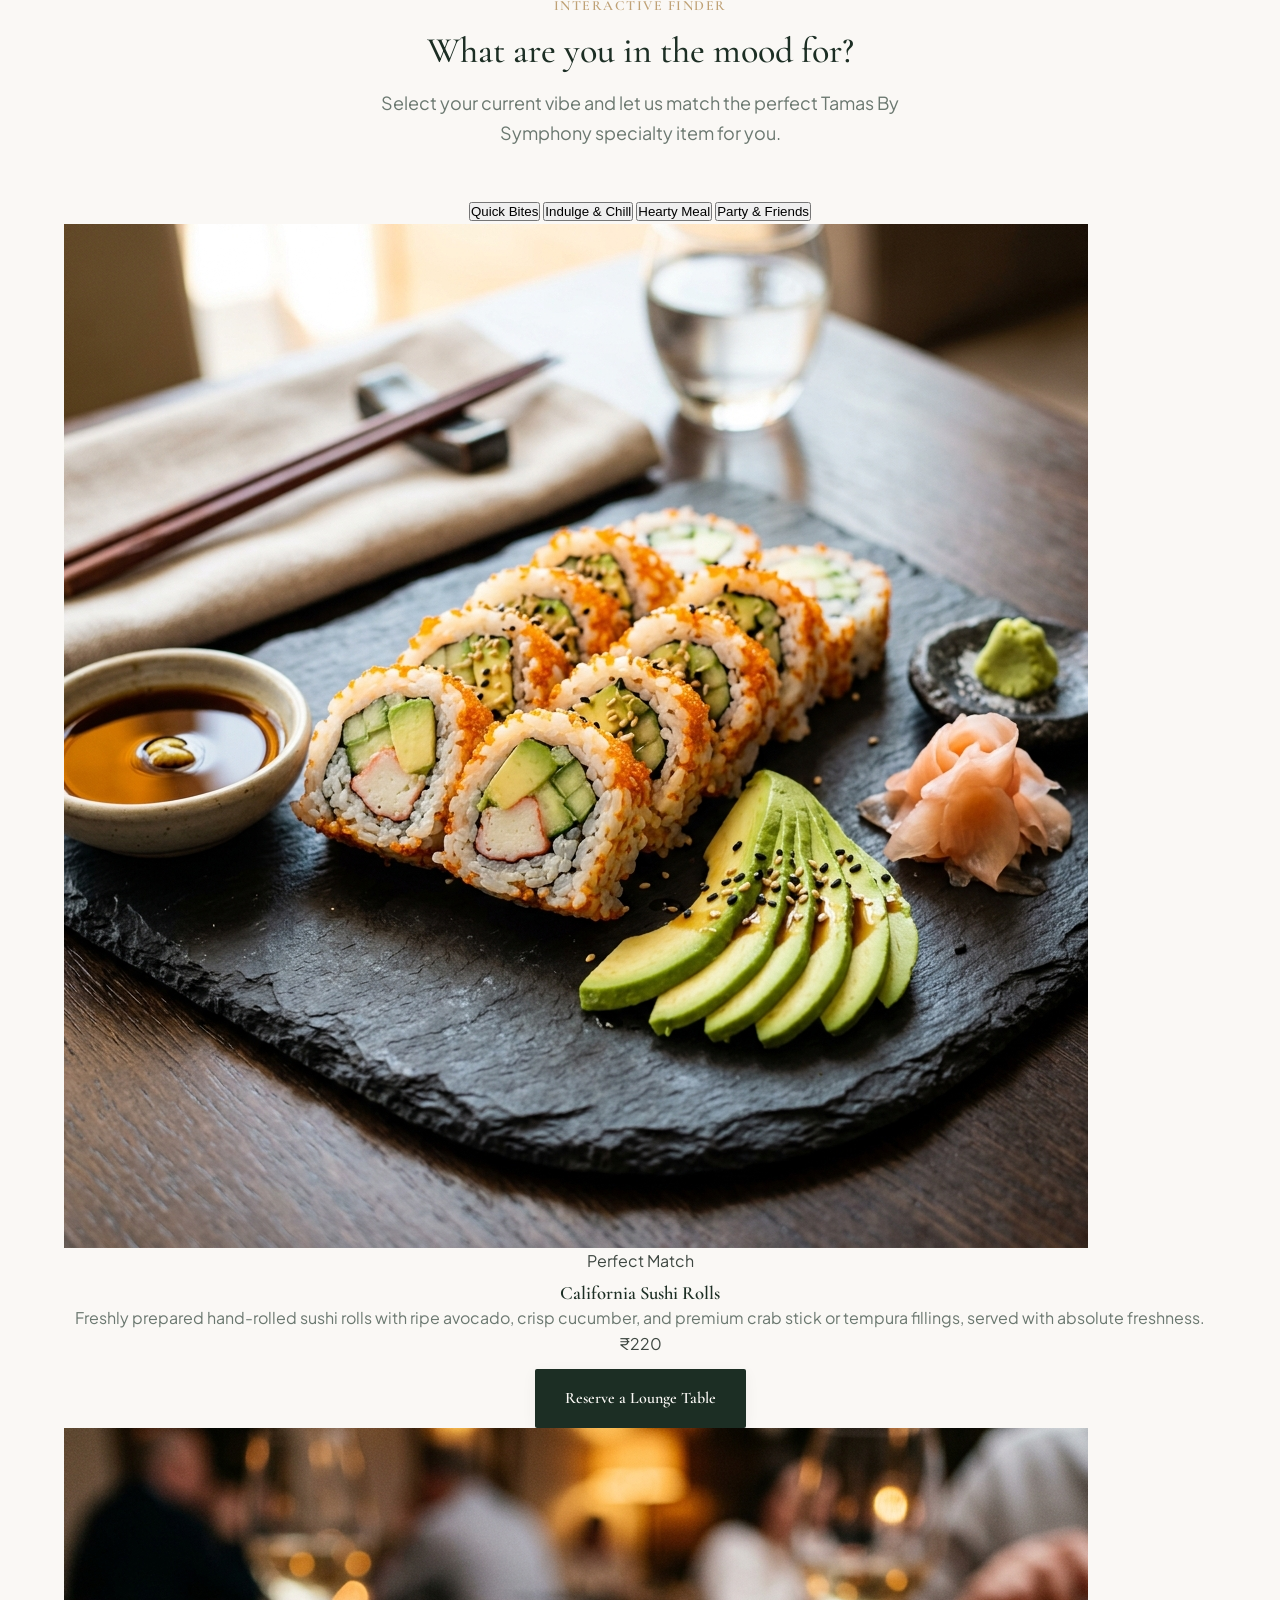
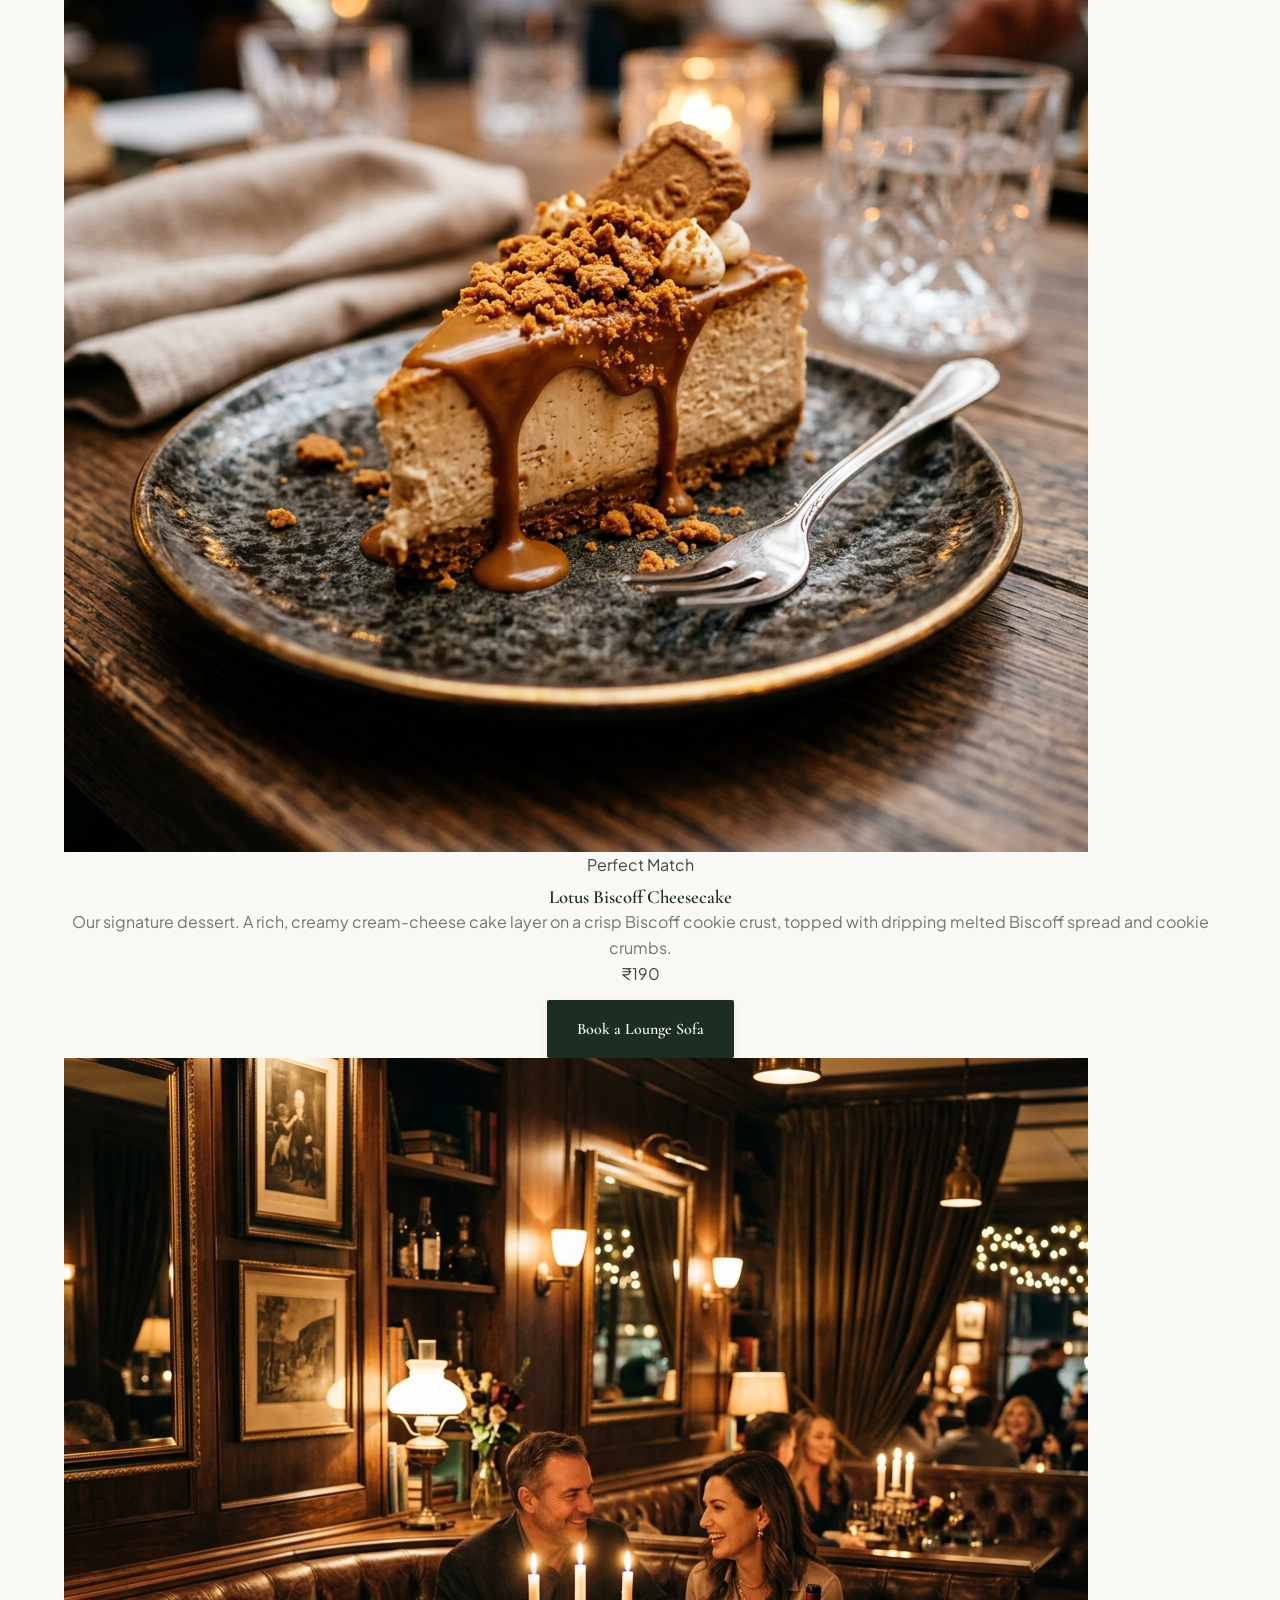
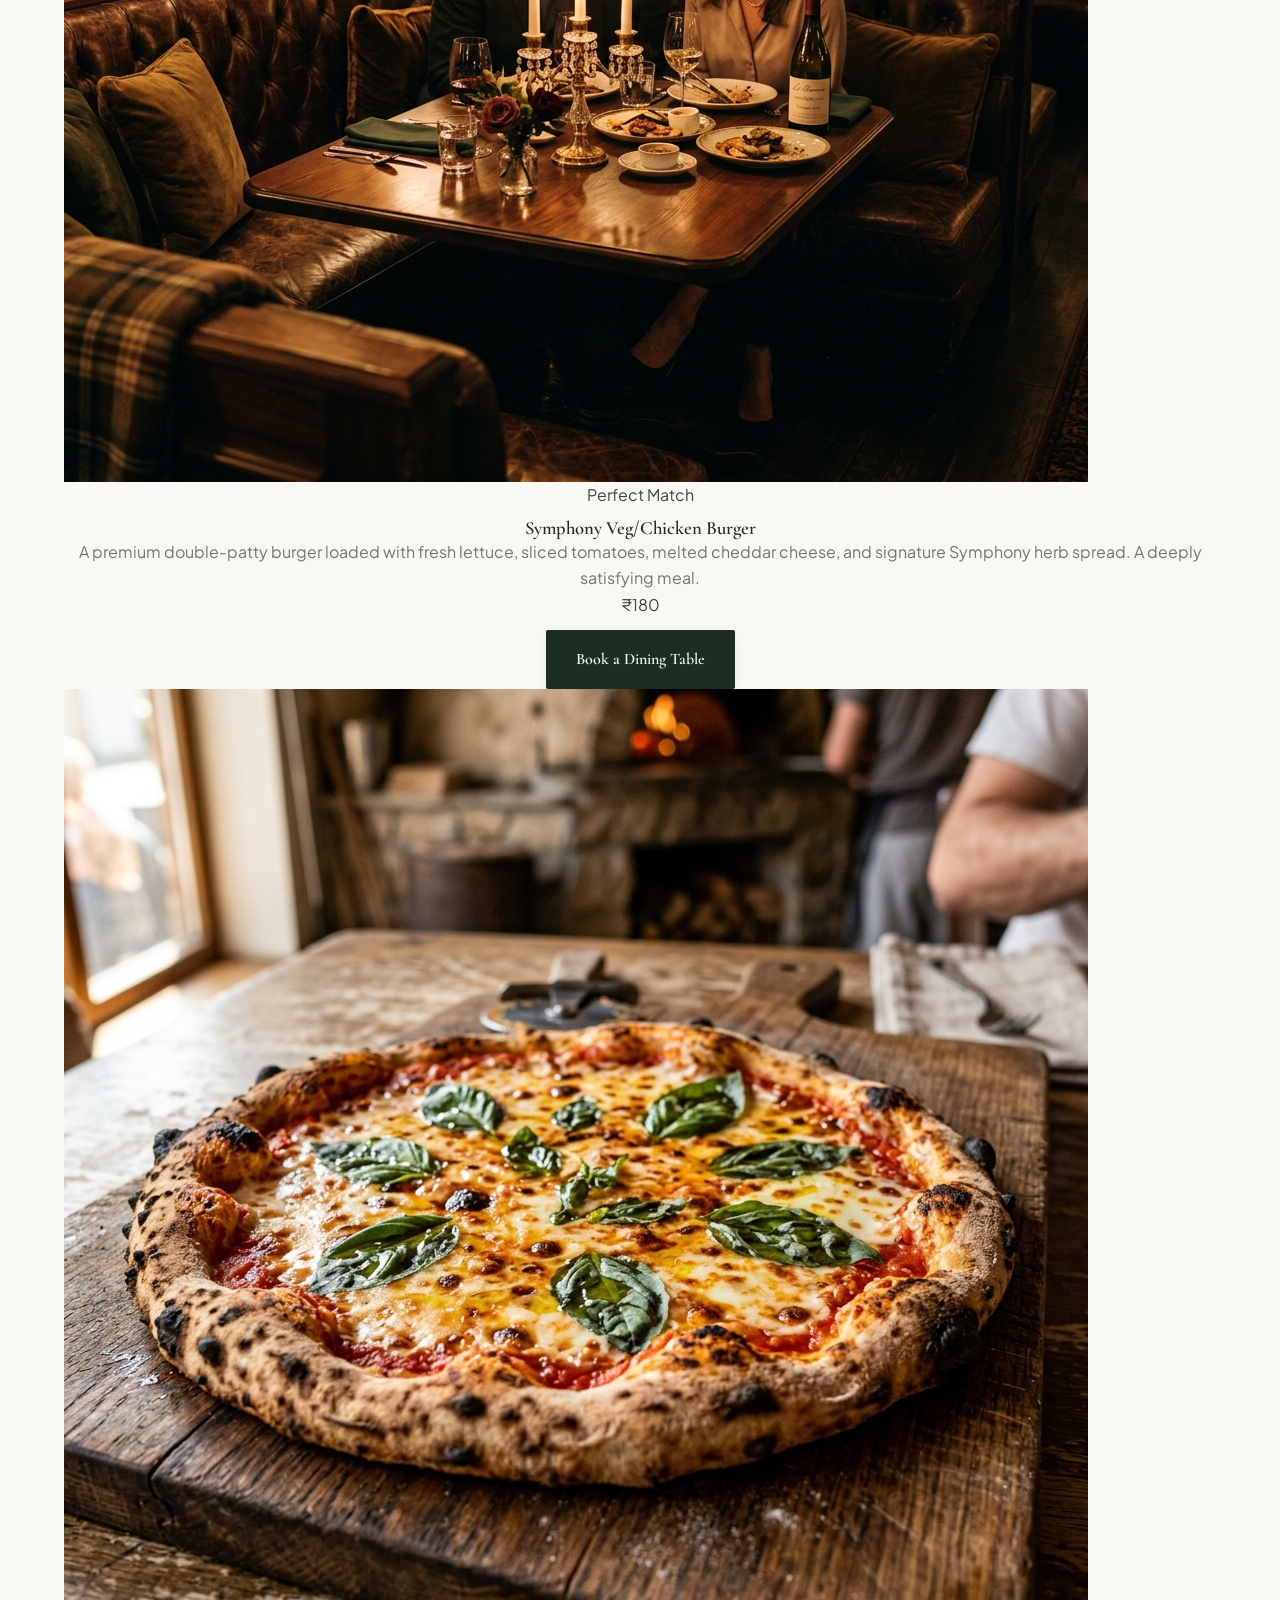
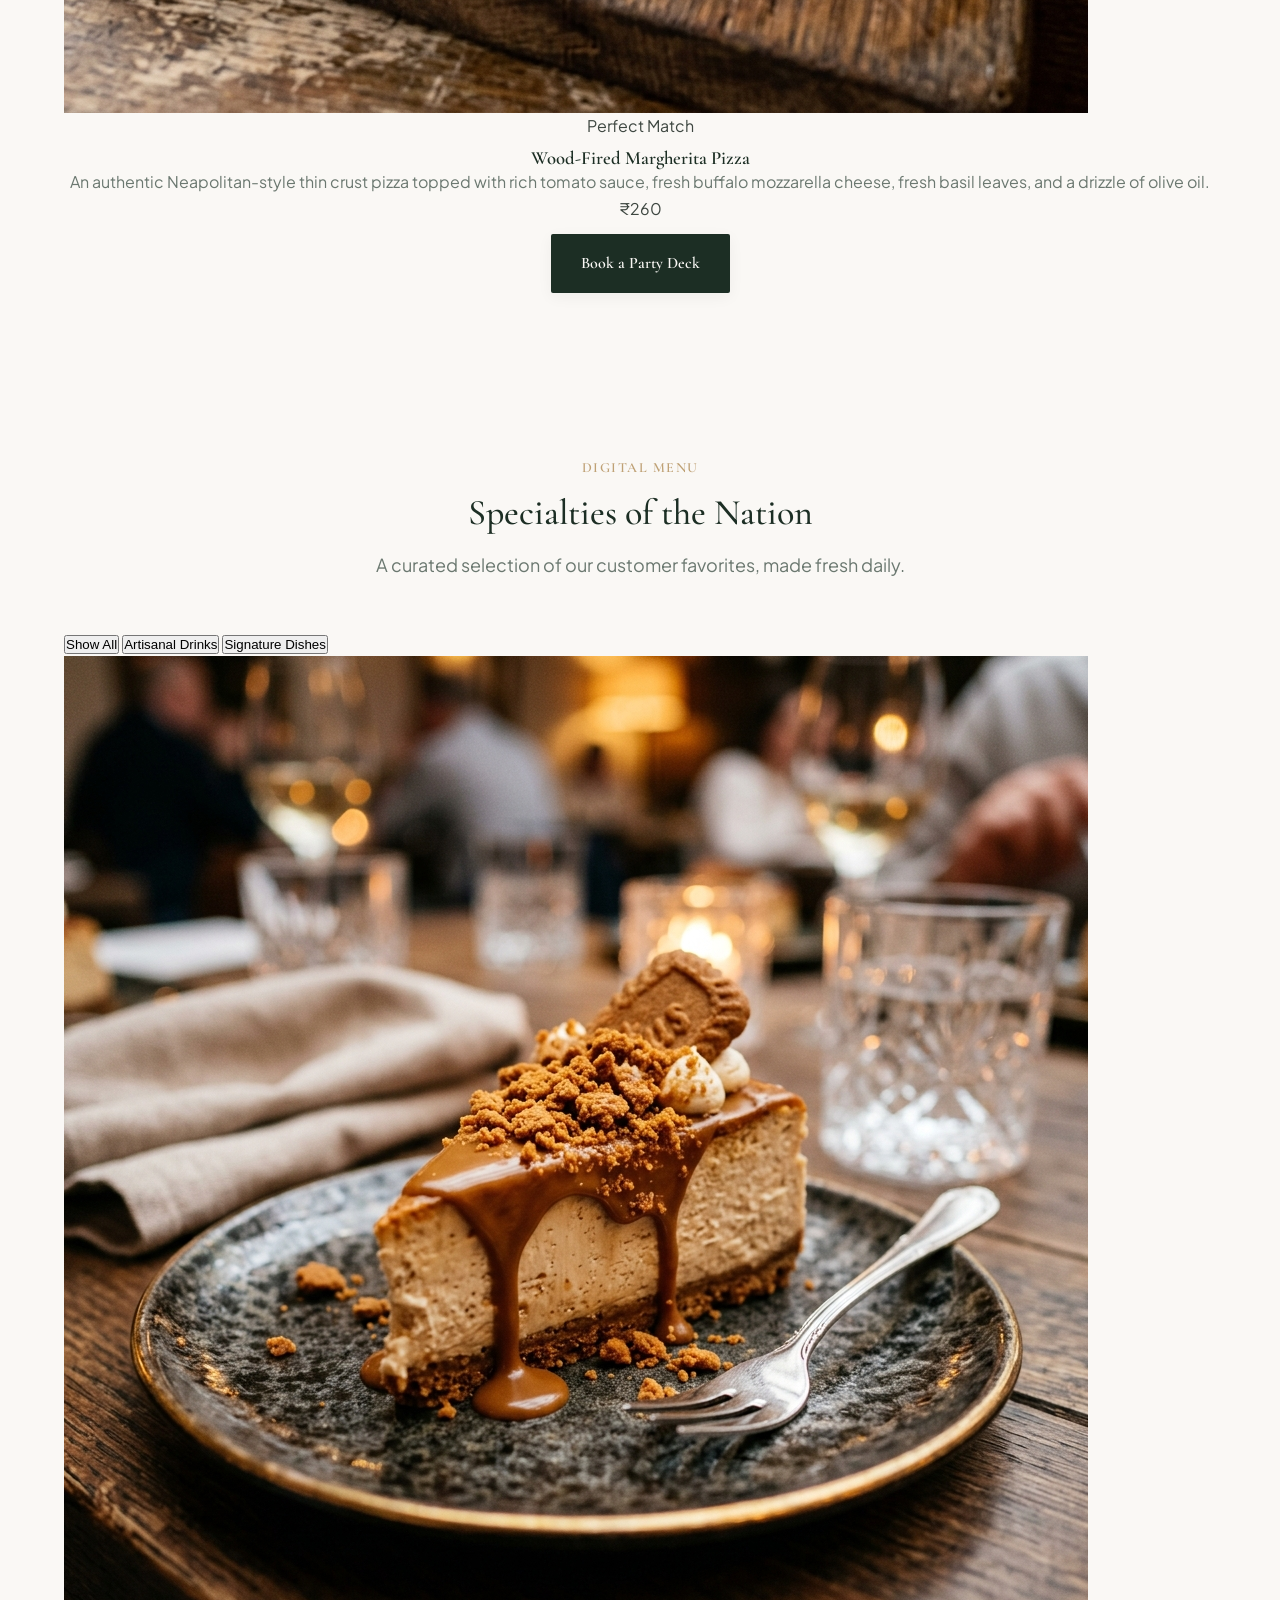
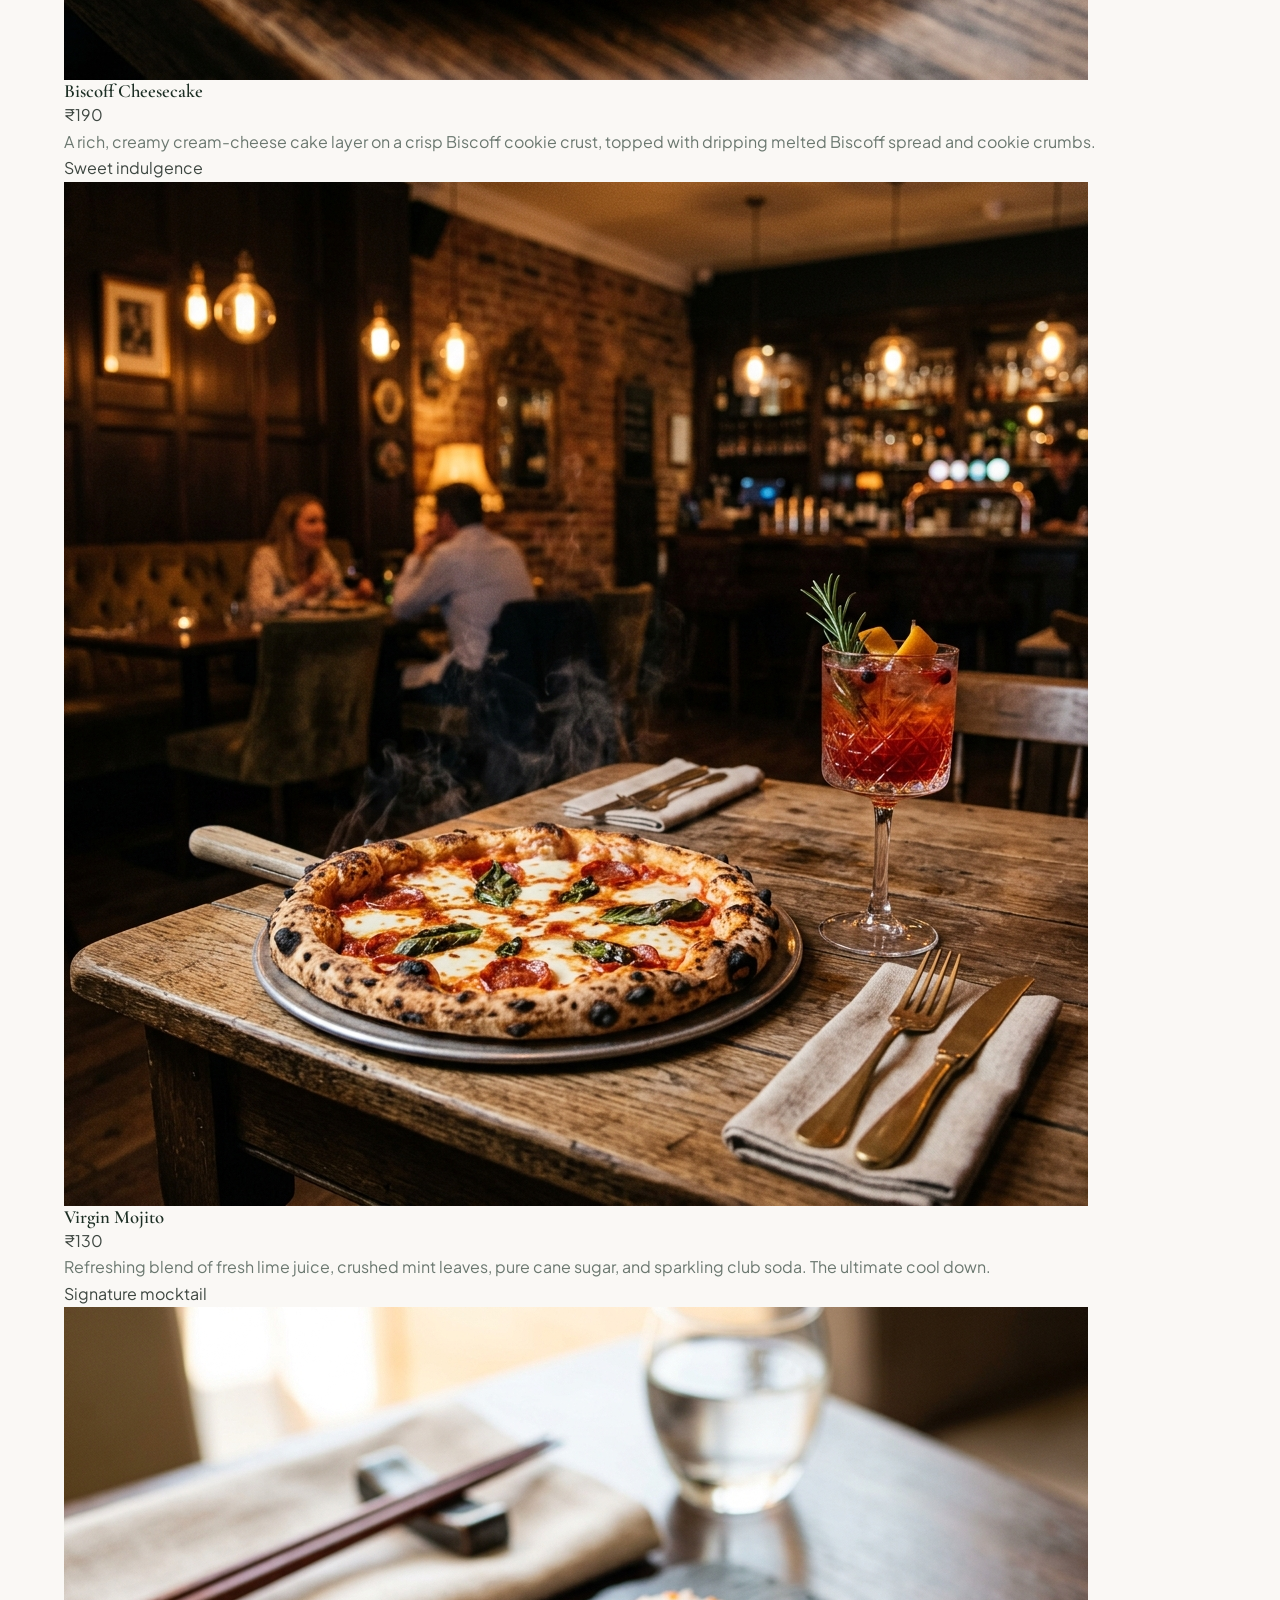
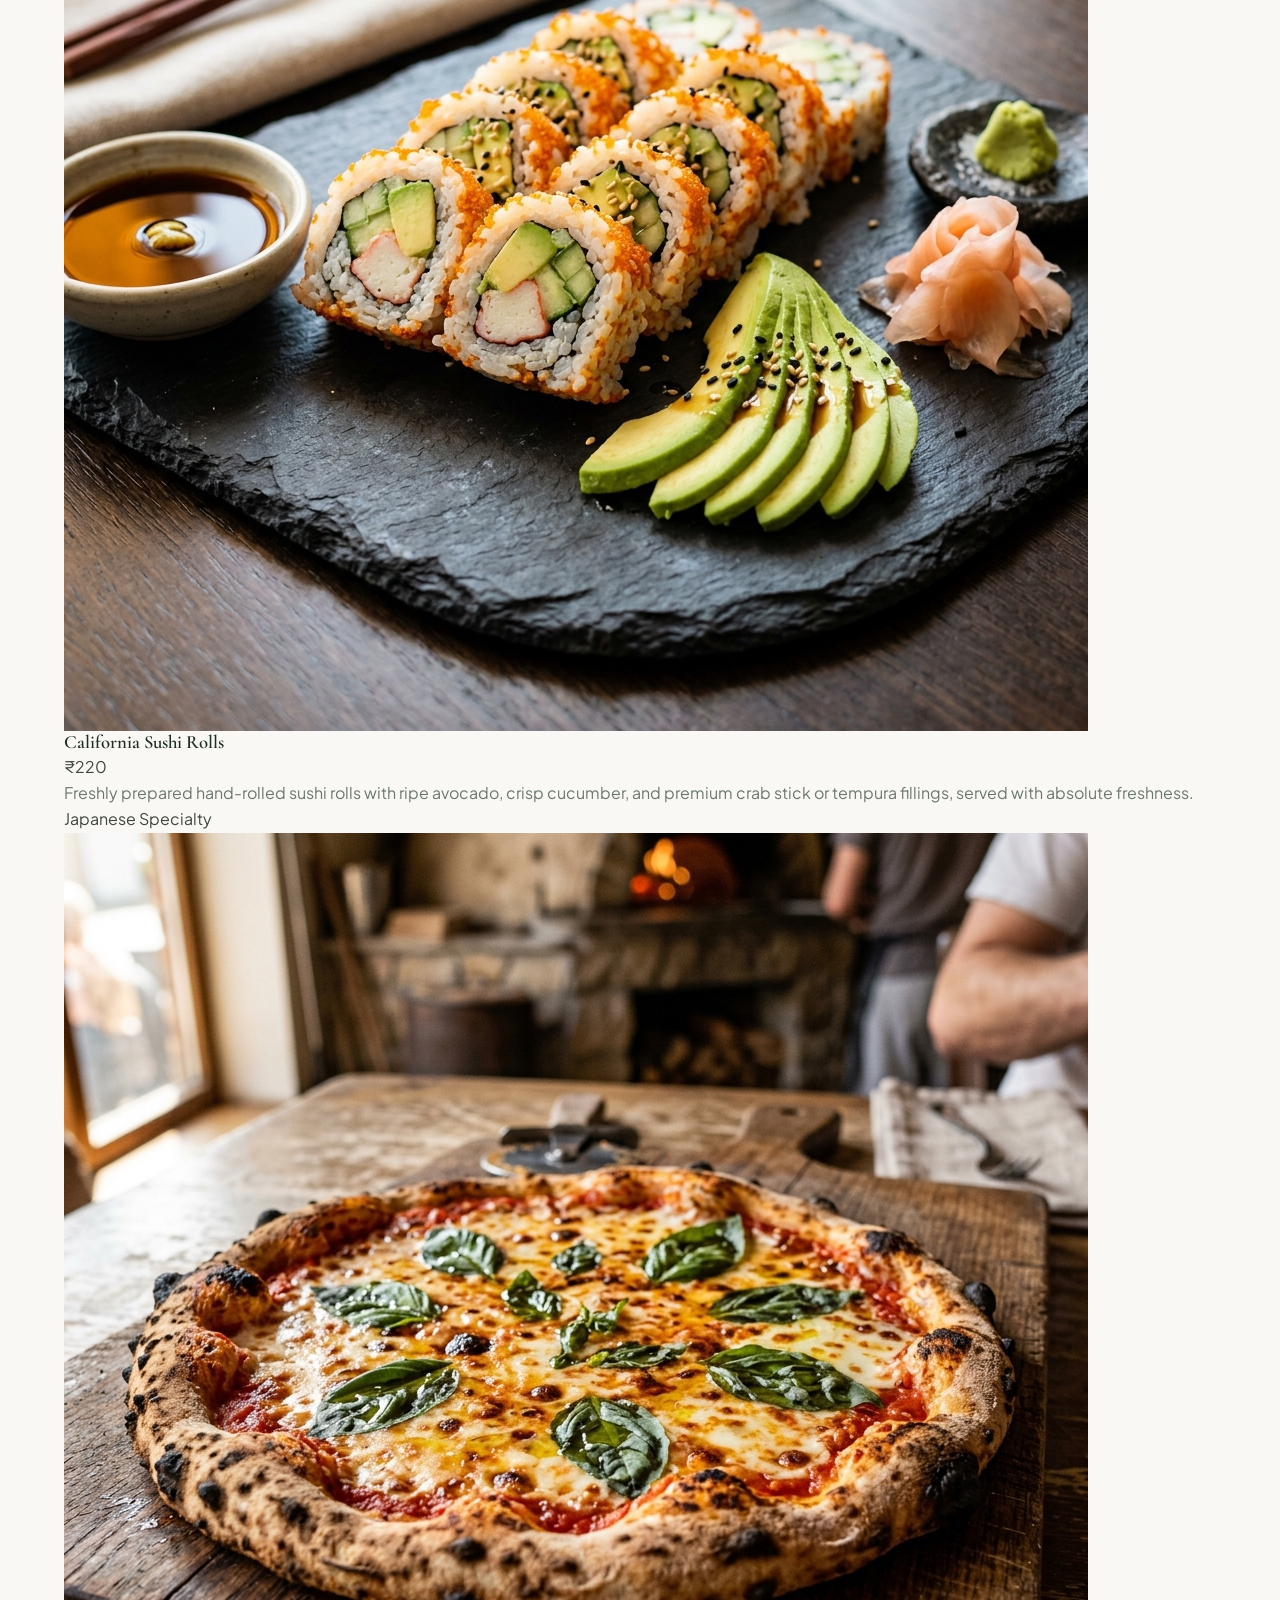
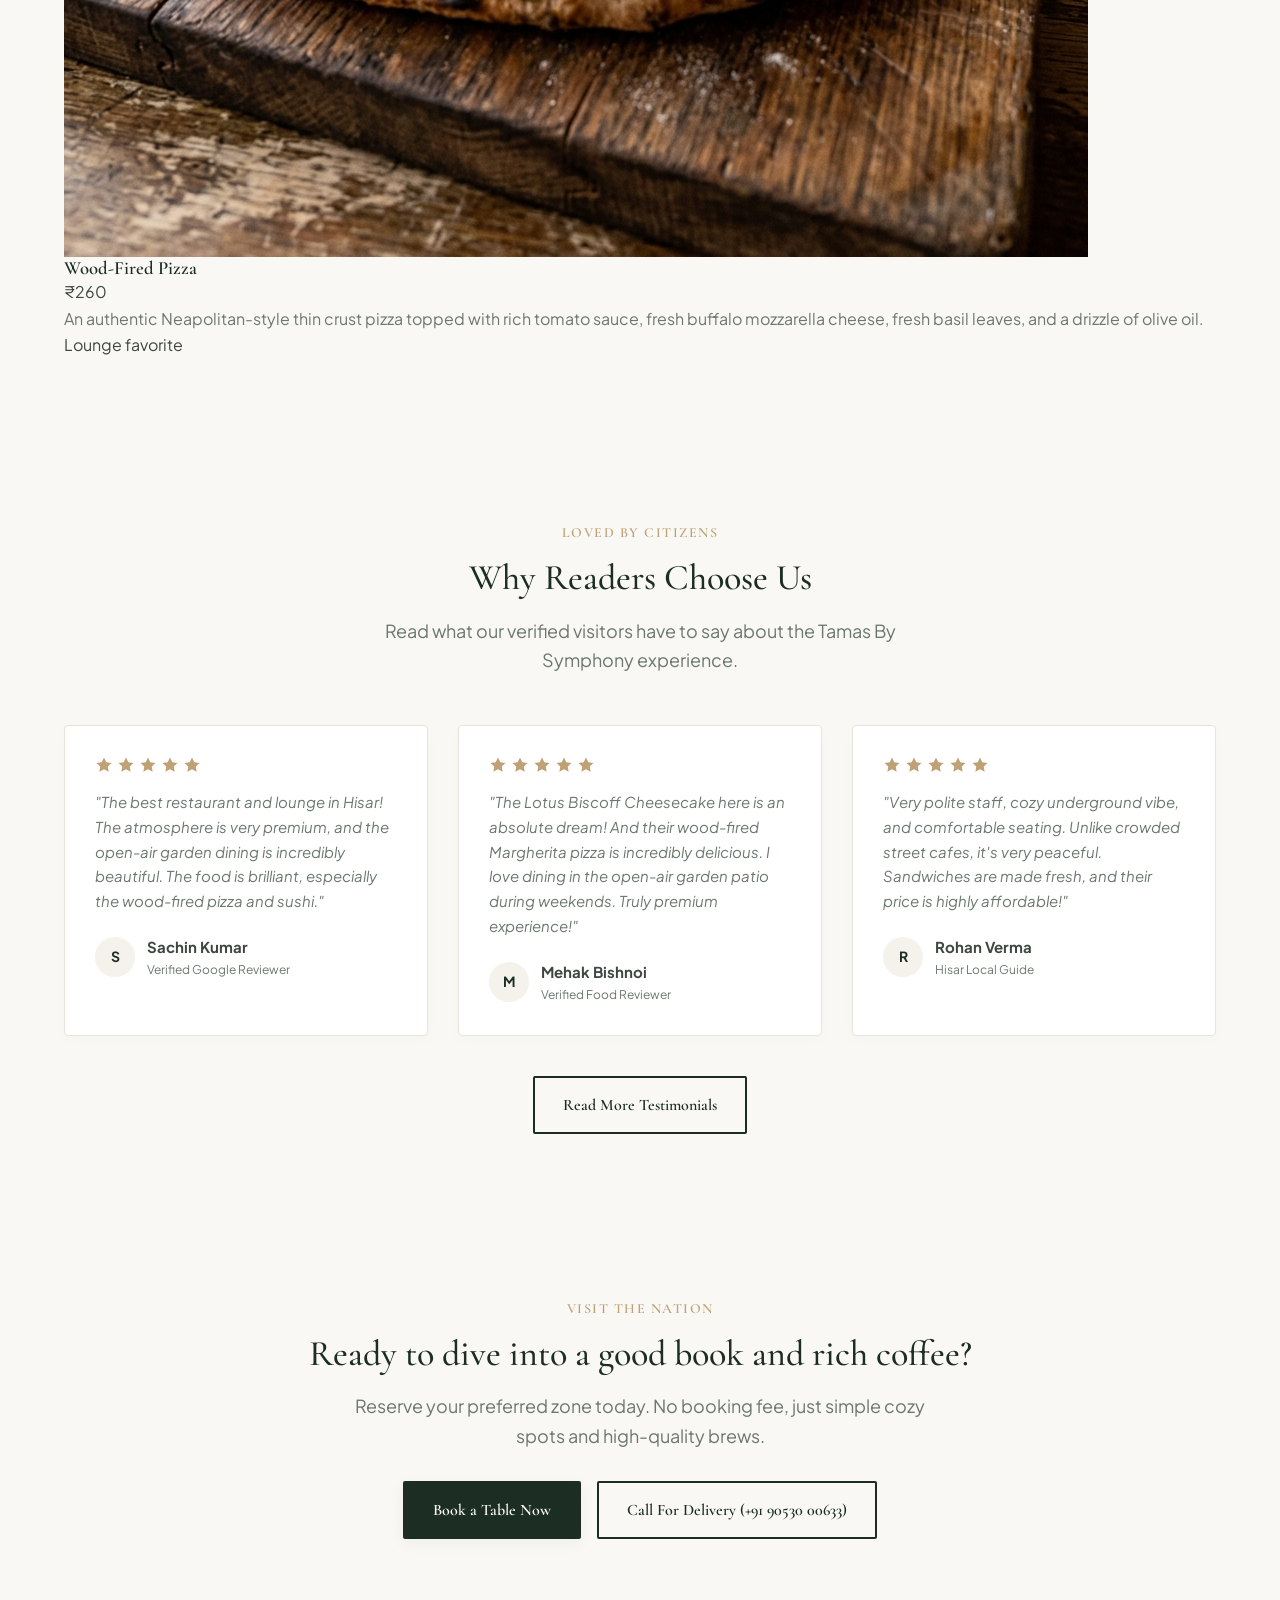
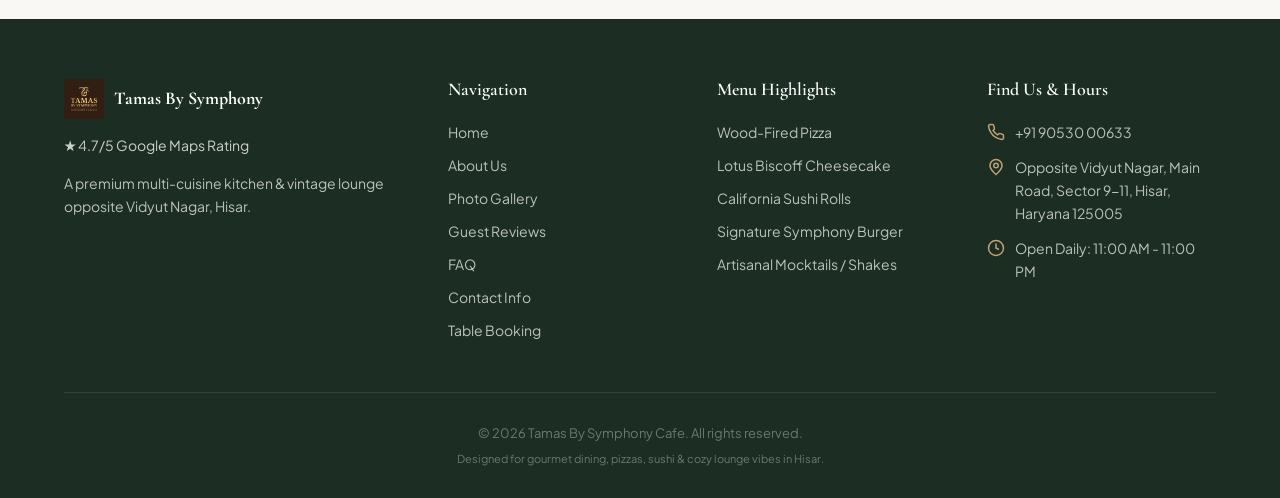
==== commit 22105de9: "Rebrand website to Tamas By Symphony (Sector 9-11 Hisar) - update business info, menus, maps, reserv" ====
--- a/index.html
+++ b/index.html
@@ -3,14 +3,14 @@
 <head>
   <meta charset="UTF-8">
   <meta name="viewport" content="width=device-width, initial-scale=1.0">
-  <title>Coffee Nation | Cozy Library & Specialty Cafe in PLA, Hisar</title>
-  <meta name="description" content="Discover Coffee Nation in PLA Market, Hisar. An underground sanctuary featuring freshly brewed specialty coffees, premium shakes, gourmet sandwiches, and a quiet, book-filled library.">
+  <title>Tamas By Symphony | Premium Restaurant, Sushi & Vintage Lounge in Hisar</title>
+  <meta name="description" content="Discover Tamas By Symphony opposite Vidyut Nagar, Hisar. A premium culinary space featuring wood-fired pizzas, hand-rolled sushi, mocktails, and a cozy vintage lounge.">
   
   <!-- Open Graph / Facebook -->
   <meta property="og:type" content="website">
-  <meta property="og:url" content="https://coffeenationhisar.com/">
-  <meta property="og:title" content="Coffee Nation | Cozy Library & Specialty Cafe in PLA, Hisar">
-  <meta property="og:description" content="Unwind with premium freshly-brewed coffee, milkshakes, and delicious pasta at Hisar's favorite library cafe. A peaceful reading and study nook at SCO 99 PLA.">
+  <meta property="og:url" content="https://tamasbysymphony.com/">
+  <meta property="og:title" content="Tamas By Symphony | Premium Restaurant, Sushi & Vintage Lounge in Hisar">
+  <meta property="og:description" content="Unwind with premium wood-fired pizzas, hand-rolled sushi, and signature mocktails at Hisar's favorite restaurant lounge, Tamas By Symphony.">
   <meta property="og:image" content="assets/hero_background.png">
 
   <!-- Style Sheets -->
@@ -23,26 +23,26 @@
     "@graph": [
       {
         "@type": "Cafe",
-        "@id": "https://coffeenationhisar.com/#cafe",
-        "name": "Coffee Nation",
-        "alternateName": "Coffee Nation Hisar",
-        "category": "Cafe, Coffee Shop, Library Cafe, Restaurant",
-        "url": "https://coffeenationhisar.com/",
-        "telephone": "+91 90159 91576",
+        "@id": "https://tamasbysymphony.com/#cafe",
+        "name": "Tamas By Symphony",
+        "alternateName": "Tamas By Symphony Hisar",
+        "category": "Cafe, Coffee Shop, Restaurant Lounge, Restaurant",
+        "url": "https://tamasbysymphony.com/",
+        "telephone": "+91 90530 00633",
         "priceRange": "$$",
         "image": "assets/logo.png",
         "address": {
           "@type": "PostalAddress",
-          "streetAddress": "SCO 99, PLA Market",
+          "streetAddress": "Opposite Vidyut Nagar, Main Road, Sector 9-11",
           "addressLocality": "Hisar",
           "addressRegion": "Haryana",
-          "postalCode": "125001",
+          "postalCode": "125005",
           "addressCountry": "IN"
         },
         "geo": {
           "@type": "GeoCoordinates",
-          "latitude": "29.1445664",
-          "longitude": "75.7279071"
+          "latitude": "29.1310704",
+          "longitude": "75.7586992"
         },
         "openingHoursSpecification": {
           "@type": "OpeningHoursSpecification",
@@ -60,11 +60,11 @@
       },
       {
         "@type": "WebSite",
-        "@id": "https://coffeenationhisar.com/#website",
-        "url": "https://coffeenationhisar.com/",
-        "name": "Coffee Nation Hisar",
+        "@id": "https://tamasbysymphony.com/#website",
+        "url": "https://tamasbysymphony.com/",
+        "name": "Tamas By Symphony Hisar",
         "publisher": {
-          "@id": "https://coffeenationhisar.com/#cafe"
+          "@id": "https://tamasbysymphony.com/#cafe"
         }
       }
     ]
@@ -77,10 +77,10 @@
   <header class="header">
     <div class="container header-container">
       <a href="index.html" class="logo-link" id="header-logo">
-        <img src="assets/logo.png" alt="Coffee Nation Logo" class="logo-icon" style="object-fit: contain; width: 44px; height: 44px;">
+        <img src="assets/logo.png" alt="Tamas By Symphony Logo" class="logo-icon" style="object-fit: contain; width: 44px; height: 44px;">
         <div class="logo-text">
-          Coffee Nation
-          <span>Books & Brews</span>
+          Tamas By Symphony
+          <span>Kitchen & Lounge</span>
         </div>
       </a>
 
@@ -128,14 +128,14 @@
         <svg viewBox="0 0 24 24" fill="none" stroke="currentColor" stroke-width="3" stroke-linecap="round" stroke-linejoin="round">
           <path d="M12 22s8-4 8-10V5l-8-3-8 3v7c0 6 8 10 8 10z"></path>
         </svg>
-        100% Arabica Specialty Brews
+        Authentic Wood-Fired Pizzas
       </div>
       <div class="trust-item">
         <svg viewBox="0 0 24 24" fill="none" stroke="currentColor" stroke-width="3" stroke-linecap="round" stroke-linejoin="round">
           <path d="M4 19.5A2.5 2.5 0 0 1 6.5 17H20"></path>
           <path d="M6.5 2H20v20H6.5A2.5 2.5 0 0 1 4 19.5v-15A2.5 2.5 0 0 1 6.5 2z"></path>
         </svg>
-        Cozy Book Library Space
+        Cozy Vintage Lounge Space
       </div>
       <div class="trust-item">
         <svg viewBox="0 0 24 24" fill="none" stroke="currentColor" stroke-width="3" stroke-linecap="round" stroke-linejoin="round">
@@ -143,7 +143,7 @@
           <line x1="8" y1="21" x2="16" y2="21"></line>
           <line x1="12" y1="17" x2="12" y2="21"></line>
         </svg>
-        High-Speed WiFi & Workspace
+        Ambient Open-Air Dining
       </div>
     </div>
   </section>
@@ -156,12 +156,12 @@
           <svg width="14" height="14" viewBox="0 0 24 24" fill="currentColor">
             <polygon points="12 2 15.09 8.26 22 9.27 17 14.14 18.18 21.02 12 17.77 5.82 21.02 7 14.14 2 9.27 8.91 8.26 12 2"></polygon>
           </svg>
-          Cozy Vibe &bull; Book Nooks &bull; Fresh Roasts
-        </div>
-        <h1 class="hero-title">Your cozy, book-friendly escape from the daily rush.</h1>
-        <p class="hero-description">Nestled in the heart of PLA Market, Coffee Nation is a premium underground library cafe. Whether you're here to study, read your favorite novel, or enjoy artisanal coffee, we provide the perfect warm sanctuary.</p>
+          Vintage Vibe &bull; Cozy Lounges &bull; Wood-Fired Kitchen
+        </div>
+        <h1 class="hero-title">Your cozy, vintage culinary escape from the daily rush.</h1>
+        <p class="hero-description">Situated opposite Vidyut Nagar on Main Road, Tamas By Symphony is a premium restaurant & lounge. Whether you're here to dine, celebrate, or enjoy signature mocktails, we provide the perfect warm sanctuary.</p>
         <div class="hero-actions">
-          <a href="book.html" class="btn btn-primary" id="hero-primary-cta">Reserve a Nook</a>
+          <a href="book.html" class="btn btn-primary" id="hero-primary-cta">Reserve a Table</a>
           <a href="contact.html" class="btn btn-secondary" id="hero-secondary-cta">Get Directions</a>
         </div>
         <div class="hero-stats">
@@ -170,8 +170,8 @@
             <div class="hero-stat-label">Google Rating</div>
           </div>
           <div>
-            <div class="hero-stat-num">100+</div>
-            <div class="hero-stat-label">Books to Read</div>
+            <div class="hero-stat-num">50+</div>
+            <div class="hero-stat-label">Signature Dishes</div>
           </div>
           <div>
             <div class="hero-stat-num">11am</div>
@@ -183,7 +183,7 @@
       <!-- Premium Hero Graphic with Floating Cards -->
       <div class="hero-graphic">
         <div class="hero-graphic-box">
-          <img src="assets/hero_background.png" alt="Steaming Latte next to a book at Coffee Nation Hisar" style="width: 100%; height: 100%; object-fit: cover; border-radius: var(--radius-lg);">
+          <img src="assets/hero_background.png" alt="Steaming Latte next to a book at Tamas By Symphony Hisar" style="width: 100%; height: 100%; object-fit: cover; border-radius: var(--radius-lg);">
           
           <div class="art-floating-element art-floating-1">
             <div class="art-floating-icon">
@@ -206,8 +206,8 @@
               </svg>
             </div>
             <div class="art-floating-text">
-              PLA Hisar
-              <span>Near Urban Estate</span>
+              Sector 9-11
+              <span>Opp. Vidyut Nagar</span>
             </div>
           </div>
         </div>
@@ -220,13 +220,13 @@
     <div class="container">
       <div class="grid grid-2" style="align-items: center; gap: 60px;">
         <div class="about-image-box">
-          <img src="assets/book_nook.png" alt="Cozy bookshelves and leather chairs library lounge at Coffee Nation Hisar" style="width: 100%; height: 100%; object-fit: cover;">
+          <img src="assets/book_nook.png" alt="Cozy leather armchairs in the vintage lounge at Tamas By Symphony Hisar" style="width: 100%; height: 100%; object-fit: cover;">
         </div>
         <div>
           <span class="section-tag">THE ATMOSPHERE</span>
-          <h2 style="font-size: 2.25rem; margin-bottom: 20px; color: var(--primary);">An Underground Sanctuary for Book Lovers</h2>
-          <p style="margin-bottom: 20px; color: var(--text-muted);">Quiet, cozy, and beautifully isolated from the street noise. Coffee Nation was built for those who appreciate slow, peaceful days. Surrounded by tall, warm-lit bookshelves stocked with classic novels and modern reads, it's the ideal spot to tackle your exam prep, focus on remote work, or escape into a story.</p>
-          <p style="color: var(--text-muted); margin-bottom: 30px;">Our baristas take coffee seriously. From smooth hot espressos to creamy frappes and our signature Tiramisu shakes, everything is prepared with passion and served with a warm smile.</p>
+          <h2 style="font-size: 2.25rem; margin-bottom: 20px; color: var(--primary);">A Cozy Vintage Lounge & Kitchen</h2>
+          <p style="margin-bottom: 20px; color: var(--text-muted);">Warm, cozy, and beautifully designed with vintage elements. Tamas By Symphony was built for those who appreciate great food and slow, relaxing evenings. Complete with cozy indoor couches and a charming open-air garden patio, it's the ideal spot to enjoy a meal with family, catch up with friends, or host a private gathering.</p>
+          <p style="color: var(--text-muted); margin-bottom: 30px;">Our chefs take hospitality seriously. From wood-fired Neapolitan pizzas to hand-rolled sushi, signature burgers, and artisanal mocktails, everything is prepared with passion and served with premium care.</p>
           <a href="about.html" class="btn btn-outline">Explore Our Story</a>
         </div>
       </div>
@@ -238,61 +238,61 @@
     <div class="container text-center">
       <span class="section-tag">INTERACTIVE FINDER</span>
       <h2 class="section-title">What are you in the mood for?</h2>
-      <p class="section-subtitle">Select your current vibe and let us match the perfect Coffee Nation specialty item for you.</p>
+      <p class="section-subtitle">Select your current vibe and let us match the perfect Tamas By Symphony specialty item for you.</p>
 
       <div class="mood-selector-container">
         <div class="mood-buttons">
-          <button class="mood-btn active" data-mood="focus">Focus & Study</button>
+          <button class="mood-btn active" data-mood="quick">Quick Bites</button>
           <button class="mood-btn" data-mood="indulge">Indulge & Chill</button>
-          <button class="mood-btn" data-mood="refresh">Refresh & Energy</button>
-          <button class="mood-btn" data-mood="social">Social & Chat</button>
-        </div>
-
-        <!-- Focus & Study Result -->
-        <div class="mood-result-card active" id="mood-focus">
-          <img src="assets/hero_background.png" alt="Artisanal Cappuccino" class="mood-result-img">
+          <button class="mood-btn" data-mood="meal">Hearty Meal</button>
+          <button class="mood-btn" data-mood="party">Party & Friends</button>
+        </div>
+
+        <!-- Quick Bites Result -->
+        <div class="mood-result-card active" id="mood-quick">
+          <img src="assets/gourmet_sub.png" alt="California Sushi Rolls" class="mood-result-img">
           <div class="mood-result-details">
             <span class="mood-match-tag">Perfect Match</span>
-            <h3 style="margin-top: 8px;">Artisanal Cappuccino</h3>
-            <p>A classic, robust double shot of 100% Arabica espresso topped with perfectly aerated velvet foam. Designed to keep your focus sharp and your mind awake while writing or studying.</p>
-            <div class="menu-item-price" style="margin-bottom: 12px;">₹110</div>
-            <a href="book.html" class="btn btn-primary btn-sm">Reserve Study Desk</a>
+            <h3 style="margin-top: 8px;">California Sushi Rolls</h3>
+            <p>Freshly prepared hand-rolled sushi rolls with ripe avocado, crisp cucumber, and premium crab stick or tempura fillings, served with absolute freshness.</p>
+            <div class="menu-item-price" style="margin-bottom: 12px;">₹220</div>
+            <a href="book.html" class="btn btn-primary btn-sm">Reserve a Lounge Table</a>
           </div>
         </div>
 
         <!-- Indulge & Chill Result -->
         <div class="mood-result-card" id="mood-indulge">
-          <img src="assets/tiramisu_shake.png" alt="Tiramisu Shake" class="mood-result-img">
+          <img src="assets/tiramisu_shake.png" alt="Lotus Biscoff Cheesecake" class="mood-result-img">
           <div class="mood-result-details">
             <span class="mood-match-tag">Perfect Match</span>
-            <h3 style="margin-top: 8px;">Signature Tiramisu Shake</h3>
-            <p>Our bestselling dessert-in-a-glass. Rich Italian mascarpone-style base blended with cold brew espresso, fresh milk, whipped cream, and dusted cocoa powder. The ultimate reward.</p>
-            <div class="menu-item-price" style="margin-bottom: 12px;">₹160</div>
-            <a href="book.html" class="btn btn-primary btn-sm">Book Cozy Couch</a>
-          </div>
-        </div>
-
-        <!-- Refresh & Energy Result -->
-        <div class="mood-result-card" id="mood-refresh">
-          <img src="assets/gourmet_sub.png" alt="Artisanal Sub" class="mood-result-img">
+            <h3 style="margin-top: 8px;">Lotus Biscoff Cheesecake</h3>
+            <p>Our signature dessert. A rich, creamy cream-cheese cake layer on a crisp Biscoff cookie crust, topped with dripping melted Biscoff spread and cookie crumbs.</p>
+            <div class="menu-item-price" style="margin-bottom: 12px;">₹190</div>
+            <a href="book.html" class="btn btn-primary btn-sm">Book a Lounge Sofa</a>
+          </div>
+        </div>
+
+        <!-- Hearty Meal Result -->
+        <div class="mood-result-card" id="mood-meal">
+          <img src="assets/book_nook.png" alt="Symphony Veg/Chicken Burger" class="mood-result-img">
           <div class="mood-result-details">
             <span class="mood-match-tag">Perfect Match</span>
-            <h3 style="margin-top: 8px;">Nation Grilled Sub</h3>
-            <p>Toasted multigrain bread loaded with seasoned paneer blocks, grilled bell peppers, onions, melted cheese slices, and a dash of fiery mint chutney. Recharges your energy instantly.</p>
-            <div class="menu-item-price" style="margin-bottom: 12px;">₹140</div>
-            <a href="book.html" class="btn btn-primary btn-sm">Reserve Lunch Table</a>
-          </div>
-        </div>
-
-        <!-- Social Result -->
-        <div class="mood-result-card" id="mood-social">
-          <img src="assets/cheesy_pasta.png" alt="Cheesy Penne Pasta" class="mood-result-img">
+            <h3 style="margin-top: 8px;">Symphony Veg/Chicken Burger</h3>
+            <p>A premium double-patty burger loaded with fresh lettuce, sliced tomatoes, melted cheddar cheese, and signature Symphony herb spread. A deeply satisfying meal.</p>
+            <div class="menu-item-price" style="margin-bottom: 12px;">₹180</div>
+            <a href="book.html" class="btn btn-primary btn-sm">Book a Dining Table</a>
+          </div>
+        </div>
+
+        <!-- Party & Friends Result -->
+        <div class="mood-result-card" id="mood-party">
+          <img src="assets/cheesy_pasta.png" alt="Wood-Fired Margherita Pizza" class="mood-result-img">
           <div class="mood-result-details">
             <span class="mood-match-tag">Perfect Match</span>
-            <h3 style="margin-top: 8px;">White Cheese Penne Pasta</h3>
-            <p>Penne tossed in a decadent, cream-filled white cheese sauce with sweet corn, mushrooms, and bell peppers. Served with hot buttery garlic bread—ideal for sharing with friends.</p>
-            <div class="menu-item-price" style="margin-bottom: 12px;">₹180</div>
-            <a href="book.html" class="btn btn-primary btn-sm">Book Group Space</a>
+            <h3 style="margin-top: 8px;">Wood-Fired Margherita Pizza</h3>
+            <p>An authentic Neapolitan-style thin crust pizza topped with rich tomato sauce, fresh buffalo mozzarella cheese, fresh basil leaves, and a drizzle of olive oil.</p>
+            <div class="menu-item-price" style="margin-bottom: 12px;">₹260</div>
+            <a href="book.html" class="btn btn-primary btn-sm">Book a Party Deck</a>
           </div>
         </div>
       </div>
@@ -310,60 +310,60 @@
 
       <div class="menu-filter-bar">
         <button class="menu-filter-btn active" data-filter="all">Show All</button>
-        <button class="menu-filter-btn" data-filter="brews">Brews & Shakes</button>
-        <button class="menu-filter-btn" data-filter="bites">Tasty Bites</button>
+        <button class="menu-filter-btn" data-filter="drinks">Artisanal Drinks</button>
+        <button class="menu-filter-btn" data-filter="dishes">Signature Dishes</button>
       </div>
 
       <div class="menu-grid">
         <!-- Item 1 -->
-        <article class="menu-item-card" data-category="brews">
-          <img src="assets/hero_background.png" alt="Cappuccino Coffee Nation Hisar" class="menu-item-img">
+        <article class="menu-item-card" data-category="drinks">
+          <img src="assets/tiramisu_shake.png" alt="Lotus Biscoff Cheesecake Slice" class="menu-item-img">
           <div class="menu-item-content">
             <div class="menu-item-header">
-              <h3 class="menu-item-title">Hot Cappuccino</h3>
-              <span class="menu-item-price">₹110</span>
-            </div>
-            <p class="menu-item-desc">Freshly ground espresso beans, steamed creamy milk, and thick, luxurious foam dust with cocoa.</p>
-            <span class="menu-item-tag">Coffee classic</span>
+              <h3 class="menu-item-title">Biscoff Cheesecake</h3>
+              <span class="menu-item-price">₹190</span>
+            </div>
+            <p class="menu-item-desc">A rich, creamy cream-cheese cake layer on a crisp Biscoff cookie crust, topped with dripping melted Biscoff spread and cookie crumbs.</p>
+            <span class="menu-item-tag">Sweet indulgence</span>
           </div>
         </article>
 
         <!-- Item 2 -->
-        <article class="menu-item-card" data-category="brews">
-          <img src="assets/tiramisu_shake.png" alt="Tiramisu Shake Coffee Nation Hisar" class="menu-item-img">
+        <article class="menu-item-card" data-category="drinks">
+          <img src="assets/hero_background.png" alt="Symphony Virgin Mojito" class="menu-item-img">
           <div class="menu-item-content">
             <div class="menu-item-header">
-              <h3 class="menu-item-title">Tiramisu Milkshake</h3>
-              <span class="menu-item-price">₹160</span>
-            </div>
-            <p class="menu-item-desc">Sweet, thick milkshake blended with real coffee extract, cream cheese notes, and cocoa powder.</p>
-            <span class="menu-item-tag">Dessert shake</span>
+              <h3 class="menu-item-title">Virgin Mojito</h3>
+              <span class="menu-item-price">₹130</span>
+            </div>
+            <p class="menu-item-desc">Refreshing blend of fresh lime juice, crushed mint leaves, pure cane sugar, and sparkling club soda. The ultimate cool down.</p>
+            <span class="menu-item-tag">Signature mocktail</span>
           </div>
         </article>
 
         <!-- Item 3 -->
-        <article class="menu-item-card" data-category="bites">
-          <img src="assets/gourmet_sub.png" alt="Gourmet Veg Sub Coffee Nation PLA" class="menu-item-img">
+        <article class="menu-item-card" data-category="dishes">
+          <img src="assets/gourmet_sub.png" alt="California Sushi Rolls Platter" class="menu-item-img">
           <div class="menu-item-content">
             <div class="menu-item-header">
-              <h3 class="menu-item-title">Nation Veg Sub</h3>
-              <span class="menu-item-price">₹140</span>
-            </div>
-            <p class="menu-item-desc">Artisanal soft bread sub with sliced paneer, sweet corn, spicy green spreads, and cheese grill.</p>
-            <span class="menu-item-tag">Bestseller snack</span>
+              <h3 class="menu-item-title">California Sushi Rolls</h3>
+              <span class="menu-item-price">₹220</span>
+            </div>
+            <p class="menu-item-desc">Freshly prepared hand-rolled sushi rolls with ripe avocado, crisp cucumber, and premium crab stick or tempura fillings, served with absolute freshness.</p>
+            <span class="menu-item-tag">Japanese Specialty</span>
           </div>
         </article>
 
         <!-- Item 4 -->
-        <article class="menu-item-card" data-category="bites">
-          <img src="assets/cheesy_pasta.png" alt="Creamy Pasta Coffee Nation" class="menu-item-img">
+        <article class="menu-item-card" data-category="dishes">
+          <img src="assets/cheesy_pasta.png" alt="Wood-Fired Margherita Pizza" class="menu-item-img">
           <div class="menu-item-content">
             <div class="menu-item-header">
-              <h3 class="menu-item-title">White Cheese Pasta</h3>
-              <span class="menu-item-price">₹180</span>
-            </div>
-            <p class="menu-item-desc">Penne pasta swimming in rich homemade bechamel white sauce, served with crispy garlic bread slices.</p>
-            <span class="menu-item-tag">Gourmet bowl</span>
+              <h3 class="menu-item-title">Wood-Fired Pizza</h3>
+              <span class="menu-item-price">₹260</span>
+            </div>
+            <p class="menu-item-desc">An authentic Neapolitan-style thin crust pizza topped with rich tomato sauce, fresh buffalo mozzarella cheese, fresh basil leaves, and a drizzle of olive oil.</p>
+            <span class="menu-item-tag">Lounge favorite</span>
           </div>
         </article>
       </div>
@@ -376,7 +376,7 @@
       <div class="text-center">
         <span class="section-tag">LOVED BY CITIZENS</span>
         <h2 class="section-title">Why Readers Choose Us</h2>
-        <p class="section-subtitle">Read what our verified visitors have to say about the Coffee Nation experience.</p>
+        <p class="section-subtitle">Read what our verified visitors have to say about the Tamas By Symphony experience.</p>
       </div>
 
       <div class="grid grid-3">
@@ -389,7 +389,7 @@
             <svg viewBox="0 0 24 24" fill="currentColor"><polygon points="12 2 15.09 8.26 22 9.27 17 14.14 18.18 21.02 12 17.77 5.82 21.02 7 14.14 2 9.27 8.91 8.26 12 2"></polygon></svg>
             <svg viewBox="0 0 24 24" fill="currentColor"><polygon points="12 2 15.09 8.26 22 9.27 17 14.14 18.18 21.02 12 17.77 5.82 21.02 7 14.14 2 9.27 8.91 8.26 12 2"></polygon></svg>
           </div>
-          <p class="review-text">"The best place in Hisar to sit and read books peacefully. The atmosphere is very silent, underground, and beautifully designed with bookshelves. Coffee is brilliant, especially the Cappuccino."</p>
+          <p class="review-text">"The best restaurant and lounge in Hisar! The atmosphere is very premium, and the open-air garden dining is incredibly beautiful. The food is brilliant, especially the wood-fired pizza and sushi."</p>
           <div class="review-author">
             <div class="review-author-avatar">S</div>
             <div>
@@ -408,7 +408,7 @@
             <svg viewBox="0 0 24 24" fill="currentColor"><polygon points="12 2 15.09 8.26 22 9.27 17 14.14 18.18 21.02 12 17.77 5.82 21.02 7 14.14 2 9.27 8.91 8.26 12 2"></polygon></svg>
             <svg viewBox="0 0 24 24" fill="currentColor"><polygon points="12 2 15.09 8.26 22 9.27 17 14.14 18.18 21.02 12 17.77 5.82 21.02 7 14.14 2 9.27 8.91 8.26 12 2"></polygon></svg>
           </div>
-          <p class="review-text">"Tiramisu Milkshake here is an absolute dream! And their white sauce pasta is very creamy. I love booking a reading desk here during weekends to study. Pocket friendly pricing."</p>
+          <p class="review-text">"The Lotus Biscoff Cheesecake here is an absolute dream! And their wood-fired Margherita pizza is incredibly delicious. I love dining in the open-air garden patio during weekends. Truly premium experience!"</p>
           <div class="review-author">
             <div class="review-author-avatar">M</div>
             <div>
@@ -432,7 +432,7 @@
             <div class="review-author-avatar">R</div>
             <div>
               <span class="review-author-name">Rohan Verma</span>
-              <span class="review-author-source">PLA Market Local Guide</span>
+              <span class="review-author-source">Hisar Local Guide</span>
             </div>
           </div>
         </article>
@@ -454,7 +454,7 @@
       </p>
       <div style="display: flex; justify-content: center; gap: 16px; flex-wrap: wrap;">
         <a href="book.html" class="btn btn-primary">Book a Table Now</a>
-        <a href="tel:+919015991576" class="btn btn-outline">Call For Delivery (+91 90159 91576)</a>
+        <a href="tel:+919053000633" class="btn btn-outline">Call For Delivery (+91 90530 00633)</a>
       </div>
     </div>
   </section>
@@ -465,11 +465,11 @@
       <div class="footer-grid">
         <div>
           <div class="footer-brand-logo">
-            <img src="assets/logo.png" alt="Coffee Nation Logo" style="width: 40px; height: 40px; object-fit: contain; filter: brightness(1.2);">
-            <span class="footer-brand-logo-text">Coffee Nation</span>
+            <img src="assets/logo.png" alt="Tamas By Symphony Logo" style="width: 40px; height: 40px; object-fit: contain; filter: brightness(1.2);">
+            <span class="footer-brand-logo-text">Tamas By Symphony</span>
           </div>
           <div class="review-highlight-badge" style="margin-bottom: 15px;">★ 4.7/5 <span>Google Maps Rating</span></div>
-          <p class="footer-description">A cozy library and specialty coffee sanctuary situated in the heart of PLA Market, Hisar.</p>
+          <p class="footer-description">A premium multi-cuisine kitchen & vintage lounge opposite Vidyut Nagar, Hisar.</p>
         </div>
         <div>
                     <h3>Navigation</h3>
@@ -486,11 +486,11 @@
         <div>
           <h3>Menu Highlights</h3>
           <ul class="footer-links">
-            <li><a href="index.html">Hot Espresso / Cappuccino</a></li>
-            <li><a href="index.html">Tiramisu Shakes</a></li>
-            <li><a href="index.html">Gourmet Sub Sandwiches</a></li>
-            <li><a href="index.html">White Creamy Pasta</a></li>
-            <li><a href="index.html">All-Day Breakfast Muffins</a></li>
+            <li><a href="index.html">Wood-Fired Pizza</a></li>
+            <li><a href="index.html">Lotus Biscoff Cheesecake</a></li>
+            <li><a href="index.html">California Sushi Rolls</a></li>
+            <li><a href="index.html">Signature Symphony Burger</a></li>
+            <li><a href="index.html">Artisanal Mocktails / Shakes</a></li>
           </ul>
         </div>
         <div>
@@ -499,14 +499,14 @@
             <svg viewBox="0 0 24 24" fill="none" stroke="currentColor" stroke-width="2">
               <path d="M22 16.92v3a2 2 0 0 1-2.18 2 19.79 19.79 0 0 1-8.63-3.07 19.5 19.5 0 0 1-6-6 19.79 19.79 0 0 1-3.07-8.67A2 2 0 0 1 4.11 2h3a2 2 0 0 1 2 1.72 12.84 12.84 0 0 0 .7 2.81 2 2 0 0 1-.45 2.11L8.09 9.91a16 16 0 0 0 6 6l1.27-1.27a2 2 0 0 1 2.11-.45 12.84 12.84 0 0 0 2.81.7A2 2 0 0 1 22 16.92z"></path>
             </svg>
-            <span>+91 90159 91576</span>
+            <span>+91 90530 00633</span>
           </div>
           <div class="footer-contact-item">
             <svg viewBox="0 0 24 24" fill="none" stroke="currentColor" stroke-width="2">
               <path d="M12 2a8 8 0 0 0-8 8c0 5.25 8 12 8 12s8-6.75 8-12a8 8 0 0 0-8-8z"></path>
               <circle cx="12" cy="10" r="3"></circle>
             </svg>
-            <span>SCO 99, PLA Market, Hisar, Haryana 125001</span>
+            <span>Opposite Vidyut Nagar, Main Road, Sector 9-11, Hisar, Haryana 125005</span>
           </div>
           <div class="footer-contact-item">
             <svg viewBox="0 0 24 24" fill="none" stroke="currentColor" stroke-width="2">
@@ -518,15 +518,15 @@
         </div>
       </div>
       <div class="footer-bottom">
-        <p>&copy; <span id="footer-year">2026</span> Coffee Nation Cafe. All rights reserved.</p>
-        <p style="font-size: 11px; margin-top: 5px; color: var(--text-muted)">Designed for specialty coffee & cozy reading in Hisar.</p>
+        <p>&copy; <span id="footer-year">2026</span> Tamas By Symphony Cafe. All rights reserved.</p>
+        <p style="font-size: 11px; margin-top: 5px; color: var(--text-muted)">Designed for gourmet dining, pizzas, sushi & cozy lounge vibes in Hisar.</p>
       </div>
     </div>
   </footer>
 
   <!-- Sticky Mobile Navigation Actions (Bottom) -->
   <div class="sticky-mobile-actions">
-    <a href="tel:+919015991576" class="sticky-action-btn call" id="sticky-call">
+    <a href="tel:+919053000633" class="sticky-action-btn call" id="sticky-call">
       <svg xmlns="http://www.w3.org/2000/svg" width="18" height="18" viewBox="0 0 24 24" fill="none" stroke="currentColor" stroke-width="2.5">
         <path d="M22 16.92v3a2 2 0 0 1-2.18 2 19.79 19.79 0 0 1-8.63-3.07 19.5 19.5 0 0 1-6-6 19.79 19.79 0 0 1-3.07-8.67A2 2 0 0 1 4.11 2h3a2 2 0 0 1 2 1.72 12.84 12.84 0 0 0 .7 2.81 2 2 0 0 1-.45 2.11L8.09 9.91a16 16 0 0 0 6 6l1.27-1.27a2 2 0 0 1 2.11-.45 12.84 12.84 0 0 0 2.81.7A2 2 0 0 1 22 16.92z"></path>
       </svg>
@@ -544,7 +544,7 @@
   </div>
 
   <!-- WhatsApp Chat Bubble -->
-  <a href="https://wa.me/919015991576" target="_blank" class="whatsapp-bubble" aria-label="Chat on WhatsApp" id="floating-whatsapp">
+  <a href="https://wa.me/919053000633" target="_blank" class="whatsapp-bubble" aria-label="Chat on WhatsApp" id="floating-whatsapp">
     <svg viewBox="0 0 24 24" fill="currentColor">
       <path d="M12.012 2c-5.506 0-9.989 4.478-9.99 9.984a9.96 9.96 0 0 0 1.333 4.993L2 22l5.13-1.347a9.92 9.92 0 0 0 4.887 1.332h.005c5.505 0 9.99-4.478 9.99-9.985a9.99 9.99 0 0 0-9.99-9.999zM6.837 17.521l-.285-.169a8.2 8.2 0 0 1-1.258-1.22l-.128-.168.324-1.238.283-1.077-.183-.3a8.21 8.21 0 0 1-.955-3.8c.002-4.545 3.702-8.243 8.256-8.243 2.203.001 4.276.861 5.837 2.424a8.19 8.19 0 0 1 2.417 5.83c-.002 4.547-3.702 8.244-8.255 8.244a8.22 8.22 0 0 1-3.953-.984l-.326-.188-1.242.325-1.11.29zm8.567-4.215c-.234-.117-1.384-.683-1.599-.761-.214-.078-.37-.117-.526.117-.156.234-.604.761-.741.918-.136.156-.273.175-.507.058-.234-.117-.988-.364-1.882-1.162-.696-.621-1.165-1.389-1.302-1.623-.137-.234-.015-.36.103-.477.106-.106.234-.273.35-.41.117-.136.156-.234.234-.39.078-.156.039-.293-.02-.41-.058-.117-.526-1.268-.721-1.737-.19-.459-.38-.396-.526-.404l-.448-.009c-.156 0-.41.059-.624.293-.214.234-.819.801-.819 1.954s.839 2.266.956 2.422c.117.156 1.653 2.525 4.004 3.539.559.241.996.386 1.337.494.562.179 1.074.154 1.479.093.451-.068 1.384-.566 1.579-1.113.195-.547.195-1.016.136-1.113-.058-.098-.214-.156-.448-.273z"></path>
     </svg>
